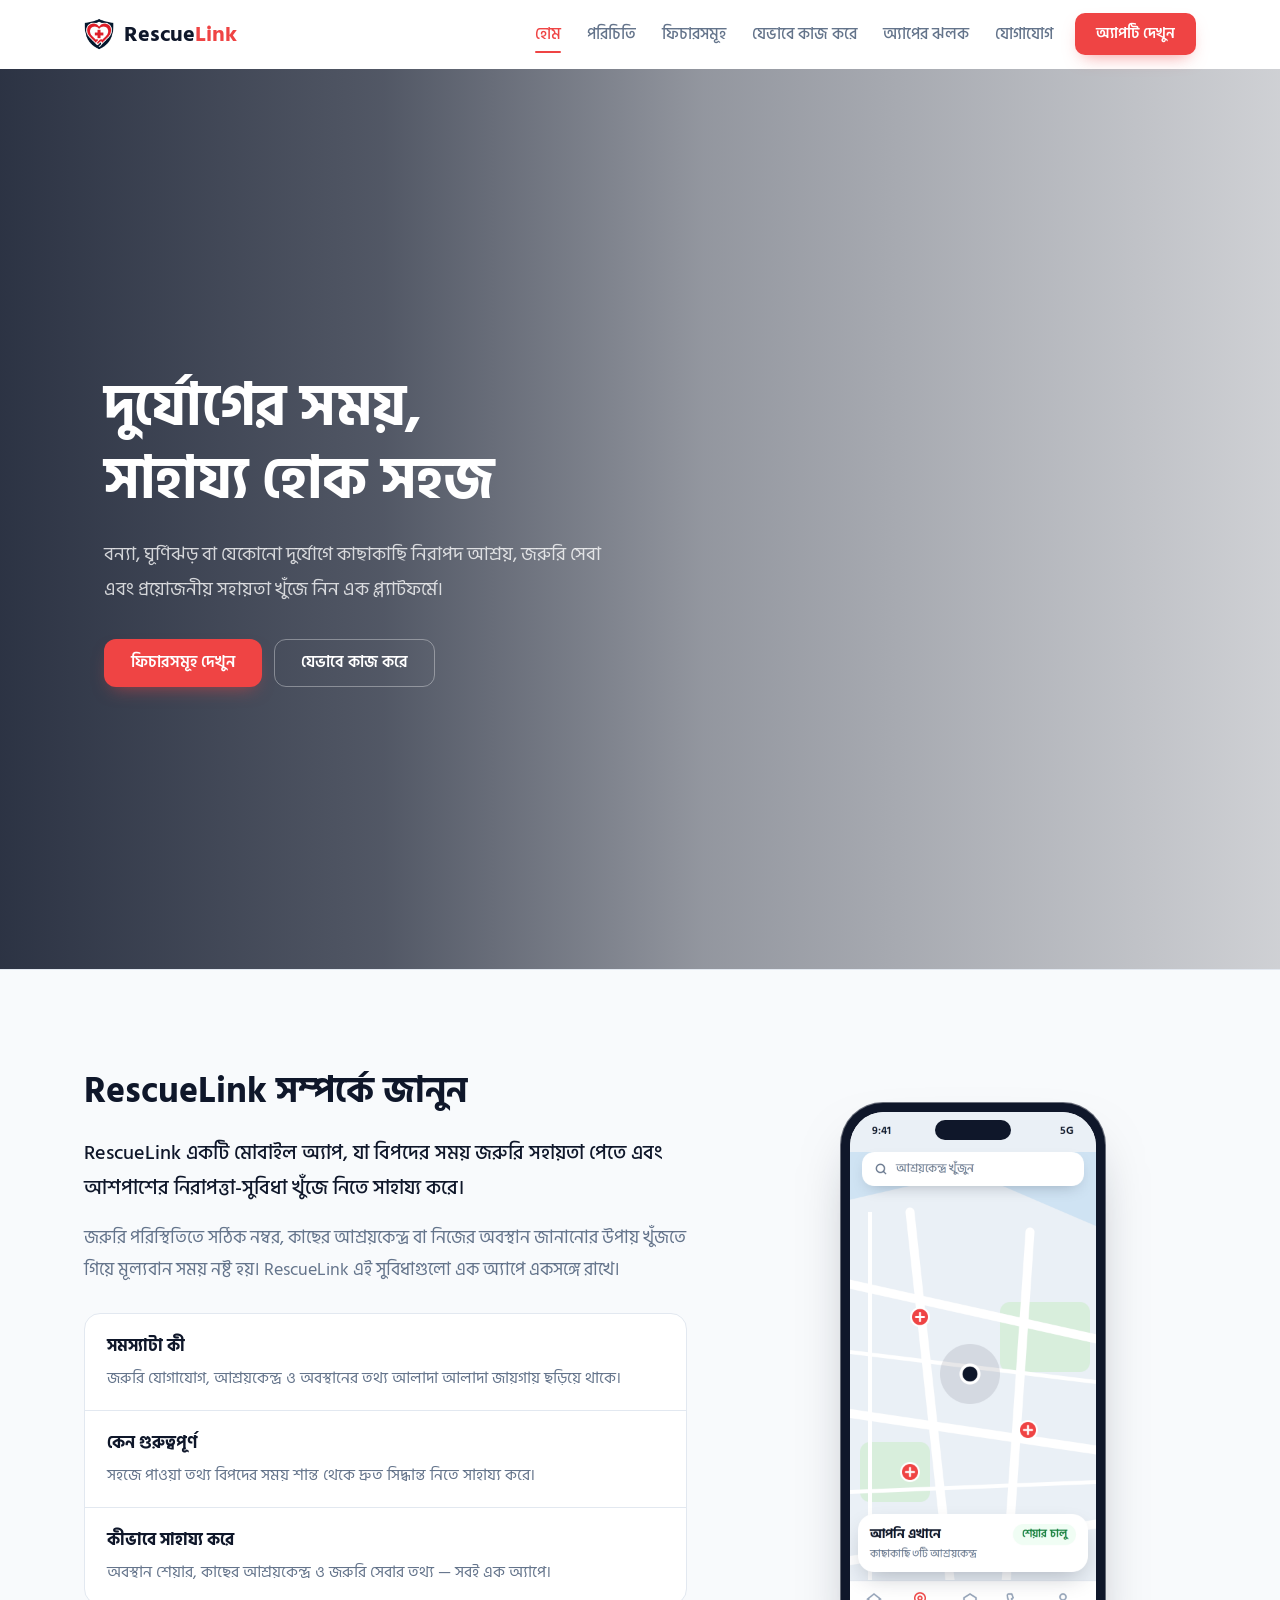
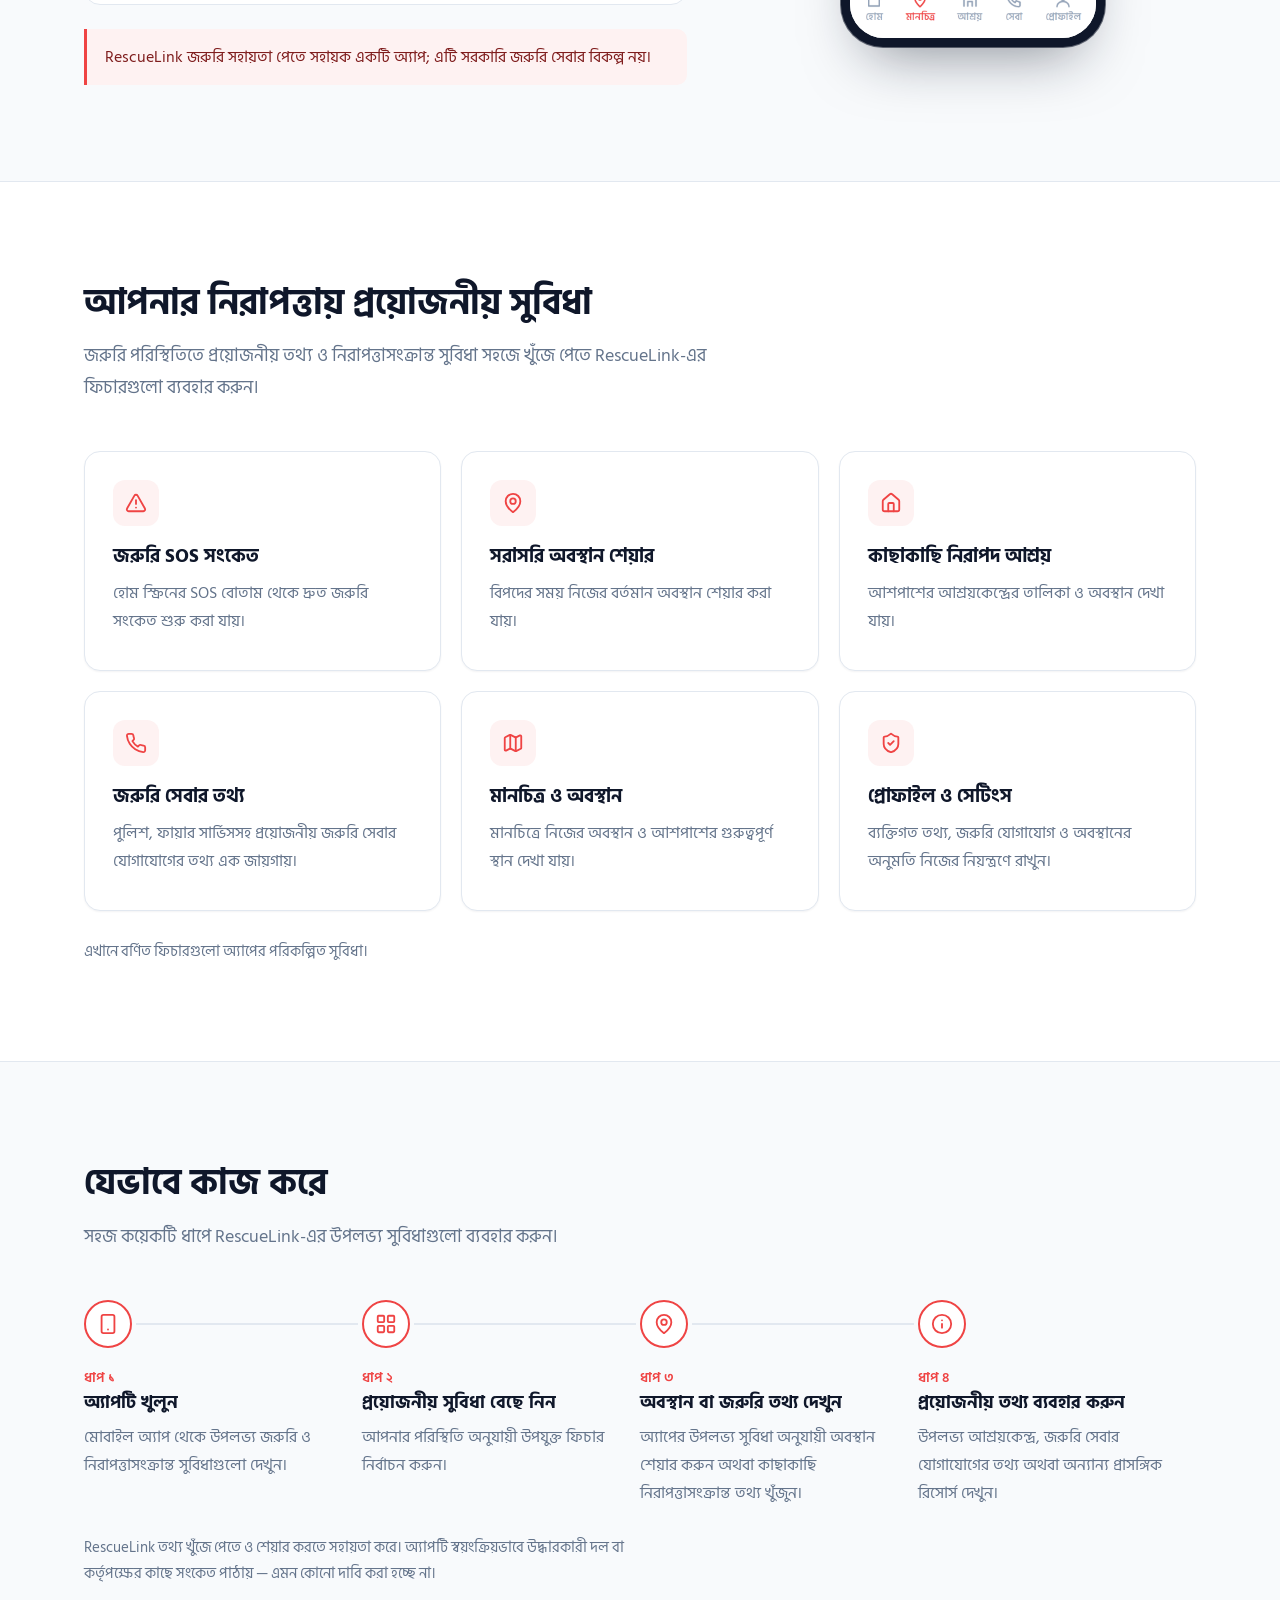
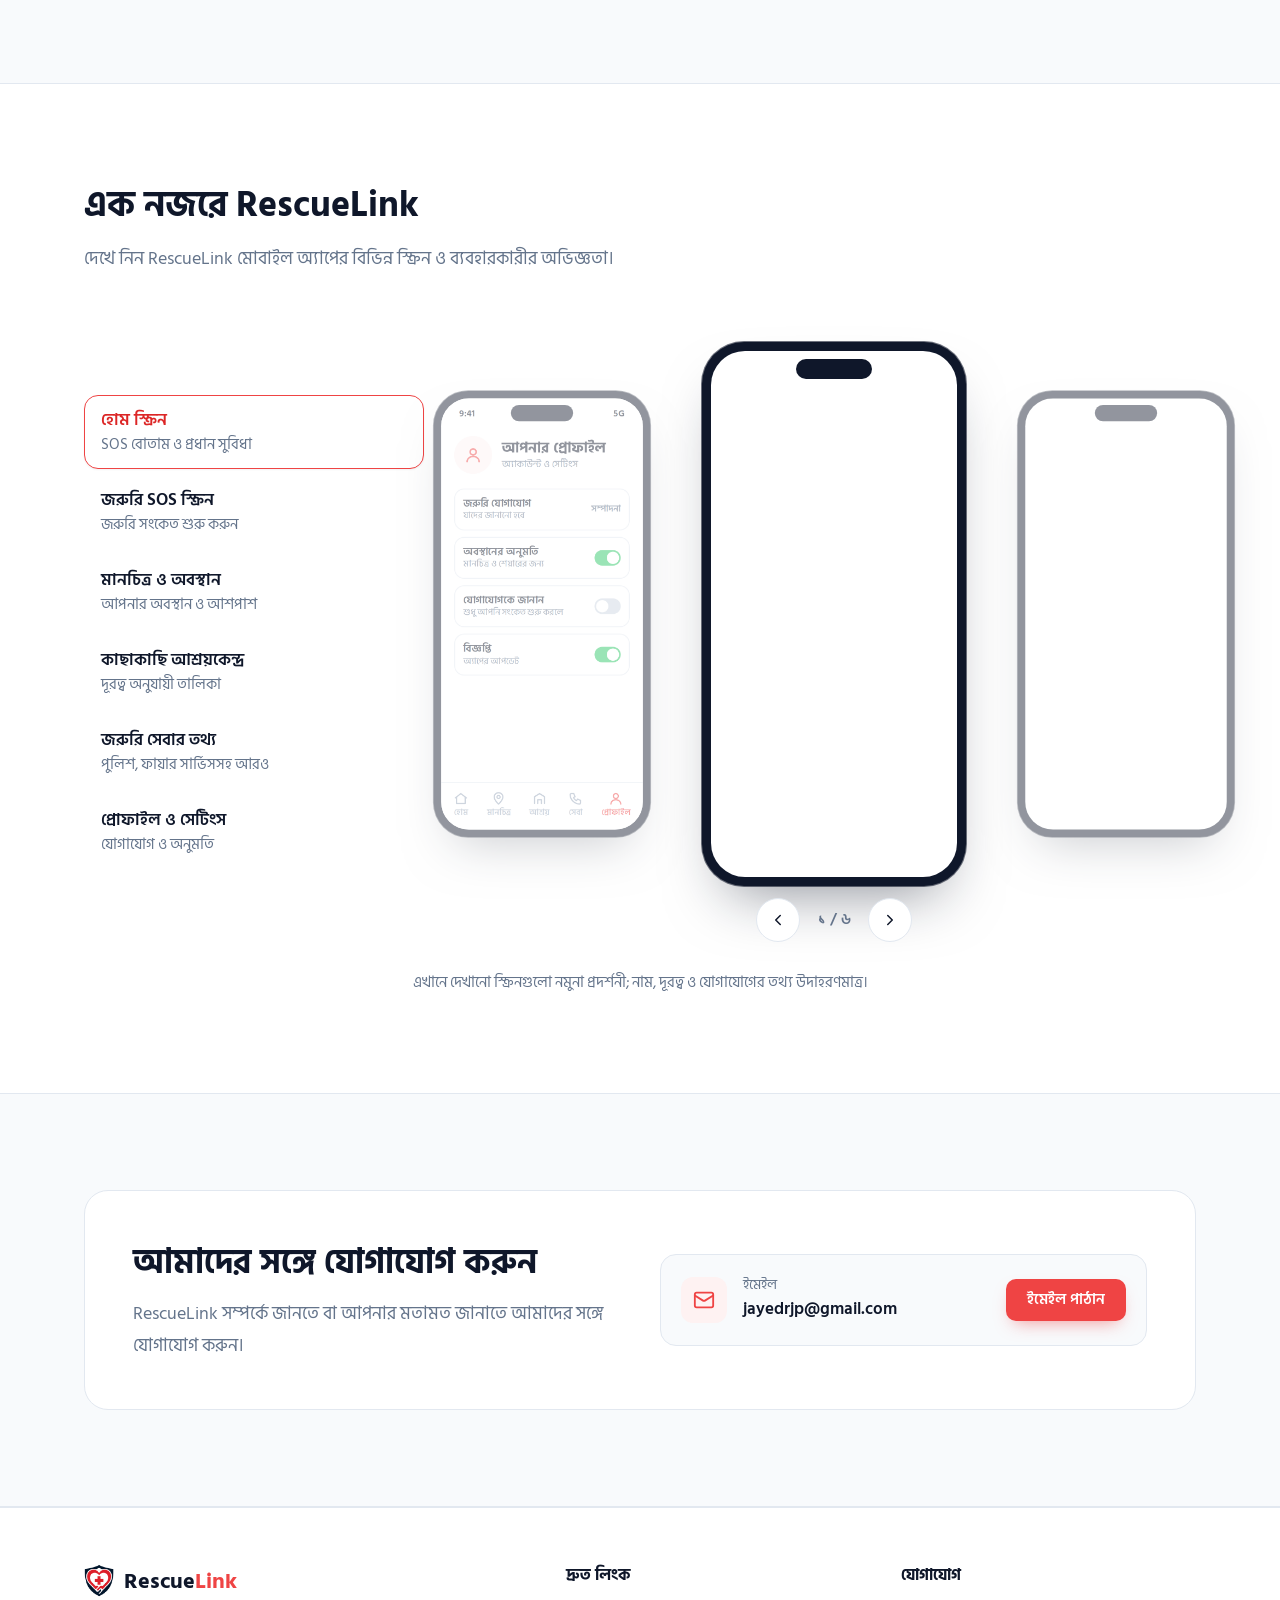
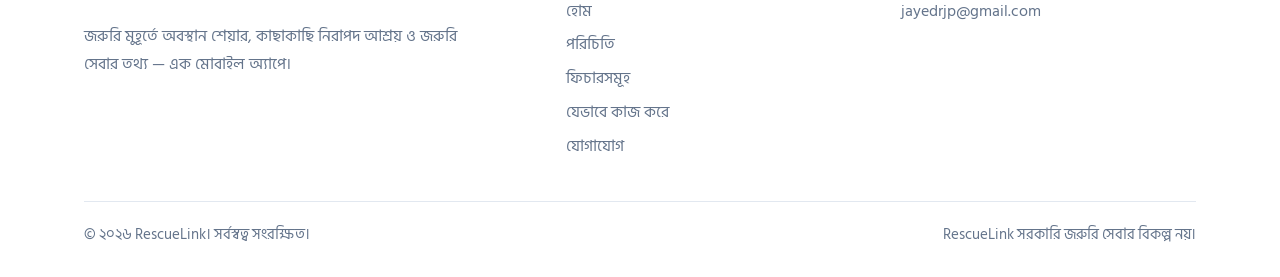
==== index.html @ 63f837c5 "Add files via upload" ====
<!DOCTYPE html>
<html lang="bn">
<head>
  <meta charset="UTF-8">
  <meta name="viewport" content="width=device-width, initial-scale=1, viewport-fit=cover">
  <title>RescueLink — জরুরি সহায়তা ও নিরাপত্তার মোবাইল অ্যাপ</title>
  <meta name="description" content="RescueLink একটি জরুরি সহায়তাভিত্তিক মোবাইল অ্যাপ। এর ফিচার, অবস্থানভিত্তিক সুবিধা এবং জরুরি সেবার তথ্য সম্পর্কে জানুন।">
  <meta name="theme-color" content="#EF4444">

  <meta property="og:type" content="website">
  <meta property="og:locale" content="bn_BD">
  <meta property="og:title" content="RescueLink — জরুরি সহায়তা ও নিরাপত্তার মোবাইল অ্যাপ">
  <meta property="og:description" content="জরুরি মুহূর্তে অবস্থান শেয়ার, কাছাকাছি নিরাপদ আশ্রয় ও জরুরি সেবার তথ্য — এক অ্যাপে।">
  <meta property="og:image" content="assets/images/logo-full.png">

  <link rel="icon" type="image/png" href="assets/images/favicon.png">
  <link rel="preconnect" href="https://fonts.googleapis.com">
  <link rel="preconnect" href="https://fonts.gstatic.com" crossorigin>
  <link href="https://fonts.googleapis.com/css2?family=Hind+Siliguri:wght@300;400;500;600;700&display=swap" rel="stylesheet">
  <link rel="stylesheet" href="style.css">
  <script src="script.js"></script>
</head>
<body>
  <a class="skip-link" href="#main">মূল বিষয়বস্তুতে যান</a>

  <!-- ===== নেভিগেশন ===== -->
  <header class="site-header" id="site-header">
    <div class="container header-inner">
      <a class="brand" href="#home" aria-label="RescueLink — হোমে যান">
        <img src="assets/images/logo.png" alt="" width="30" height="33">
        <span>Rescue<b>Link</b></span>
      </a>
      <button class="menu-toggle" id="menu-toggle" type="button" aria-label="মেনু খুলুন" aria-expanded="false" aria-controls="primary-nav">
        <span class="menu-bars" aria-hidden="true"></span>
      </button>
      <nav class="primary-nav" id="primary-nav" aria-label="প্রধান মেনু">
        <ul>
          <li><a class="nav-link" href="#home">হোম</a></li>
          <li><a class="nav-link" href="#about">পরিচিতি</a></li>
          <li><a class="nav-link" href="#features">ফিচারসমূহ</a></li>
          <li><a class="nav-link" href="#how">যেভাবে কাজ করে</a></li>
          <li><a class="nav-link" href="#preview">অ্যাপের ঝলক</a></li>
          <li><a class="nav-link" href="#contact">যোগাযোগ</a></li>
          <li><a class="btn btn-primary btn-sm" href="#preview">অ্যাপটি দেখুন</a></li>
        </ul>
      </nav>
    </div>
  </header>

  <main id="main">

    <!-- ===== হিরো ===== -->
    <section class="hero" id="home" aria-labelledby="hero-title">
      <video class="hero-video" autoplay muted loop playsinline preload="auto" aria-hidden="true">
        <source src="assets/video/hero-video.mp4" type="video/mp4">
      </video>
      <div class="hero-overlay"></div>
      <div class="container hero-content">
        <h1 id="hero-title" class="hero-in">দুর্যোগের সময়, <br>
সাহায্য হোক সহজ</h1>
        <p class="lead hero-in delay-1">বন্যা, ঘূর্ণিঝড় বা যেকোনো দুর্যোগে কাছাকাছি নিরাপদ আশ্রয়, জরুরি সেবা এবং প্রয়োজনীয় সহায়তা খুঁজে নিন এক প্ল্যাটফর্মে।</p>
        <div class="btn-row hero-in delay-2">
          <a class="btn btn-primary" href="#features">ফিচারসমূহ দেখুন</a>
          <a class="btn btn-ghost" href="#how">যেভাবে কাজ করে</a>
        </div>
        
      </div>
    </section>

    <!-- ===== পরিচিতি ===== -->
    <section class="section section-alt" id="about" aria-labelledby="about-title">
      <div class="container about-grid">
        <div class="about-copy">
          <h2 id="about-title" class="reveal">RescueLink সম্পর্কে জানুন</h2>
          <p class="about-lead reveal">RescueLink একটি মোবাইল অ্যাপ, যা বিপদের সময় জরুরি সহায়তা পেতে এবং আশপাশের নিরাপত্তা-সুবিধা খুঁজে নিতে সাহায্য করে।</p>
          <p class="reveal">জরুরি পরিস্থিতিতে সঠিক নম্বর, কাছের আশ্রয়কেন্দ্র বা নিজের অবস্থান জানানোর উপায় খুঁজতে গিয়ে মূল্যবান সময় নষ্ট হয়। RescueLink এই সুবিধাগুলো এক অ্যাপে একসঙ্গে রাখে।</p>

          <dl class="facts reveal">
            <div class="fact">
              <dt>সমস্যাটা কী</dt>
              <dd>জরুরি যোগাযোগ, আশ্রয়কেন্দ্র ও অবস্থানের তথ্য আলাদা আলাদা জায়গায় ছড়িয়ে থাকে।</dd>
            </div>
            <div class="fact">
              <dt>কেন গুরুত্বপূর্ণ</dt>
              <dd>সহজে পাওয়া তথ্য বিপদের সময় শান্ত থেকে দ্রুত সিদ্ধান্ত নিতে সাহায্য করে।</dd>
            </div>
            <div class="fact">
              <dt>কীভাবে সাহায্য করে</dt>
              <dd>অবস্থান শেয়ার, কাছের আশ্রয়কেন্দ্র ও জরুরি সেবার তথ্য — সবই এক অ্যাপে।</dd>
            </div>
          </dl>

          <p class="notice reveal">RescueLink জরুরি সহায়তা পেতে সহায়ক একটি অ্যাপ; এটি সরকারি জরুরি সেবার বিকল্প নয়।</p>
        </div>

        <div class="about-visual reveal reveal-scale">
          <div class="phone">
            <img src="assets/images/app-map.png" width="246" height="526" alt="RescueLink অ্যাপের মানচিত্র স্ক্রিন, যেখানে ব্যবহারকারীর অবস্থান ও কাছাকাছি আশ্রয়কেন্দ্র চিহ্নিত" loading="lazy" decoding="async">
          </div>
        </div>
      </div>
    </section>

    <!-- ===== ফিচারসমূহ ===== -->
    <section class="section" id="features" aria-labelledby="features-title">
      <div class="container">
        <div class="section-head">
          <h2 id="features-title" class="reveal">আপনার নিরাপত্তায় প্রয়োজনীয় সুবিধা</h2>
          <p class="reveal">জরুরি পরিস্থিতিতে প্রয়োজনীয় তথ্য ও নিরাপত্তাসংক্রান্ত সুবিধা সহজে খুঁজে পেতে RescueLink-এর ফিচারগুলো ব্যবহার করুন।</p>
        </div>

        <div class="feature-grid" data-stagger>
          <article class="feature-card reveal">
            <span class="feature-icon" aria-hidden="true"><svg viewBox="0 0 24 24"><path d="m21.73 18-8-14a2 2 0 0 0-3.48 0l-8 14A2 2 0 0 0 4 21h16a2 2 0 0 0 1.73-3"/><path d="M12 9v4"/><path d="M12 17h.01"/></svg></span>
            <h3>জরুরি SOS সংকেত</h3>
            <p>হোম স্ক্রিনের SOS বোতাম থেকে দ্রুত জরুরি সংকেত শুরু করা যায়।</p>
          </article>
          <article class="feature-card reveal">
            <span class="feature-icon" aria-hidden="true"><svg viewBox="0 0 24 24"><path d="M20 10c0 6-8 12-8 12s-8-6-8-12a8 8 0 0 1 16 0Z"/><circle cx="12" cy="10" r="3"/></svg></span>
            <h3>সরাসরি অবস্থান শেয়ার</h3>
            <p>বিপদের সময় নিজের বর্তমান অবস্থান শেয়ার করা যায়।</p>
          </article>
          <article class="feature-card reveal">
            <span class="feature-icon" aria-hidden="true"><svg viewBox="0 0 24 24"><path d="M15 21v-8a1 1 0 0 0-1-1h-4a1 1 0 0 0-1 1v8"/><path d="M3 10a2 2 0 0 1 .709-1.528l7-5.999a2 2 0 0 1 2.582 0l7 5.999A2 2 0 0 1 21 10v9a2 2 0 0 1-2 2H5a2 2 0 0 1-2-2z"/></svg></span>
            <h3>কাছাকাছি নিরাপদ আশ্রয়</h3>
            <p>আশপাশের আশ্রয়কেন্দ্রের তালিকা ও অবস্থান দেখা যায়।</p>
          </article>
          <article class="feature-card reveal">
            <span class="feature-icon" aria-hidden="true"><svg viewBox="0 0 24 24"><path d="M22 16.92v3a2 2 0 0 1-2.18 2 19.79 19.79 0 0 1-8.63-3.07 19.5 19.5 0 0 1-6-6 19.79 19.79 0 0 1-3.07-8.67A2 2 0 0 1 4.11 2h3a2 2 0 0 1 2 1.72 12.84 12.84 0 0 0 .7 2.81 2 2 0 0 1-.45 2.11L8.09 9.91a16 16 0 0 0 6 6l1.27-1.27a2 2 0 0 1 2.11-.45 12.84 12.84 0 0 0 2.81.7A2 2 0 0 1 22 16.92z"/></svg></span>
            <h3>জরুরি সেবার তথ্য</h3>
            <p>পুলিশ, ফায়ার সার্ভিসসহ প্রয়োজনীয় জরুরি সেবার যোগাযোগের তথ্য এক জায়গায়।</p>
          </article>
          <article class="feature-card reveal">
            <span class="feature-icon" aria-hidden="true"><svg viewBox="0 0 24 24"><path d="M14.106 5.553a2 2 0 0 0 1.788 0l3.659-1.83A1 1 0 0 1 21 4.619v12.764a1 1 0 0 1-.553.894l-4.553 2.277a2 2 0 0 1-1.788 0l-4.212-2.106a2 2 0 0 0-1.788 0l-3.659 1.83A1 1 0 0 1 3 19.381V6.618a1 1 0 0 1 .553-.894l4.553-2.277a2 2 0 0 1 1.788 0z"/><path d="M15 5.764v15"/><path d="M9 3.236v15"/></svg></span>
            <h3>মানচিত্র ও অবস্থান</h3>
            <p>মানচিত্রে নিজের অবস্থান ও আশপাশের গুরুত্বপূর্ণ স্থান দেখা যায়।</p>
          </article>
          <article class="feature-card reveal">
            <span class="feature-icon" aria-hidden="true"><svg viewBox="0 0 24 24"><path d="M20 13c0 5-3.5 7.5-7.66 8.95a1 1 0 0 1-.67-.01C7.5 20.5 4 18 4 13V6a1 1 0 0 1 1-1c2 0 4.5-1.2 6.24-2.72a1.17 1.17 0 0 1 1.52 0C14.51 3.81 17 5 19 5a1 1 0 0 1 1 1z"/><path d="m9 12 2 2 4-4"/></svg></span>
            <h3>প্রোফাইল ও সেটিংস</h3>
            <p>ব্যক্তিগত তথ্য, জরুরি যোগাযোগ ও অবস্থানের অনুমতি নিজের নিয়ন্ত্রণে রাখুন।</p>
          </article>
        </div>
        <p class="footnote reveal">এখানে বর্ণিত ফিচারগুলো অ্যাপের পরিকল্পিত সুবিধা।</p>
      </div>
    </section>

    <!-- ===== যেভাবে কাজ করে ===== -->
    <section class="section section-alt" id="how" aria-labelledby="how-title">
      <div class="container">
        <div class="section-head">
          <h2 id="how-title" class="reveal">যেভাবে কাজ করে</h2>
          <p class="reveal">সহজ কয়েকটি ধাপে RescueLink-এর উপলভ্য সুবিধাগুলো ব্যবহার করুন।</p>
        </div>

        <ol class="steps" data-stagger>
          <li class="step reveal">
            <span class="step-badge" aria-hidden="true"><svg viewBox="0 0 24 24"><rect width="14" height="20" x="5" y="2" rx="2" ry="2"/><path d="M12 18h.01"/></svg></span>
            <h3><span class="step-no">ধাপ ১</span>অ্যাপটি খুলুন</h3>
            <p>মোবাইল অ্যাপ থেকে উপলভ্য জরুরি ও নিরাপত্তাসংক্রান্ত সুবিধাগুলো দেখুন।</p>
          </li>
          <li class="step reveal">
            <span class="step-badge" aria-hidden="true"><svg viewBox="0 0 24 24"><rect width="7" height="7" x="3" y="3" rx="1"/><rect width="7" height="7" x="14" y="3" rx="1"/><rect width="7" height="7" x="14" y="14" rx="1"/><rect width="7" height="7" x="3" y="14" rx="1"/></svg></span>
            <h3><span class="step-no">ধাপ ২</span>প্রয়োজনীয় সুবিধা বেছে নিন</h3>
            <p>আপনার পরিস্থিতি অনুযায়ী উপযুক্ত ফিচার নির্বাচন করুন।</p>
          </li>
          <li class="step reveal">
            <span class="step-badge" aria-hidden="true"><svg viewBox="0 0 24 24"><path d="M20 10c0 6-8 12-8 12s-8-6-8-12a8 8 0 0 1 16 0Z"/><circle cx="12" cy="10" r="3"/></svg></span>
            <h3><span class="step-no">ধাপ ৩</span>অবস্থান বা জরুরি তথ্য দেখুন</h3>
            <p>অ্যাপের উপলভ্য সুবিধা অনুযায়ী অবস্থান শেয়ার করুন অথবা কাছাকাছি নিরাপত্তাসংক্রান্ত তথ্য খুঁজুন।</p>
          </li>
          <li class="step reveal">
            <span class="step-badge" aria-hidden="true"><svg viewBox="0 0 24 24"><circle cx="12" cy="12" r="10"/><path d="M12 16v-4"/><path d="M12 8h.01"/></svg></span>
            <h3><span class="step-no">ধাপ ৪</span>প্রয়োজনীয় তথ্য ব্যবহার করুন</h3>
            <p>উপলভ্য আশ্রয়কেন্দ্র, জরুরি সেবার যোগাযোগের তথ্য অথবা অন্যান্য প্রাসঙ্গিক রিসোর্স দেখুন।</p>
          </li>
        </ol>
        <p class="footnote reveal">RescueLink তথ্য খুঁজে পেতে ও শেয়ার করতে সহায়তা করে। অ্যাপটি স্বয়ংক্রিয়ভাবে উদ্ধারকারী দল বা কর্তৃপক্ষের কাছে সংকেত পাঠায় — এমন কোনো দাবি করা হচ্ছে না।</p>
      </div>
    </section>

    <!-- ===== অ্যাপের ঝলক ===== -->
    <section class="section" id="preview" aria-labelledby="preview-title">
      <div class="container">
        <div class="section-head">
          <h2 id="preview-title" class="reveal">এক নজরে RescueLink</h2>
          <p class="reveal">দেখে নিন RescueLink মোবাইল অ্যাপের বিভিন্ন স্ক্রিন ও ব্যবহারকারীর অভিজ্ঞতা।</p>
        </div>

        <div class="gallery reveal" id="gallery">
          <div class="gallery-tabs" role="tablist" aria-label="অ্যাপের স্ক্রিন" aria-orientation="vertical">
            <button type="button" role="tab" class="gallery-tab" data-src="assets/images/app-home.png" data-alt="হোম স্ক্রিন: SOS বোতাম, কাছাকাছি আশ্রয় ও জরুরি সেবার শর্টকাট">
              <b>হোম স্ক্রিন</b><span>SOS বোতাম ও প্রধান সুবিধা</span>
            </button>
            <button type="button" role="tab" class="gallery-tab" data-src="assets/images/app-sos.png" data-alt="জরুরি SOS স্ক্রিন: সংকেত শুরু করতে চেপে ধরার বোতাম">
              <b>জরুরি SOS স্ক্রিন</b><span>জরুরি সংকেত শুরু করুন</span>
            </button>
            <button type="button" role="tab" class="gallery-tab" data-src="assets/images/app-map.png" data-alt="মানচিত্র স্ক্রিন: নিজের অবস্থান ও আশপাশের আশ্রয়কেন্দ্র">
              <b>মানচিত্র ও অবস্থান</b><span>আপনার অবস্থান ও আশপাশ</span>
            </button>
            <button type="button" role="tab" class="gallery-tab" data-src="assets/images/app-shelters.png" data-alt="কাছাকাছি আশ্রয়কেন্দ্রের তালিকা, দূরত্ব অনুযায়ী সাজানো">
              <b>কাছাকাছি আশ্রয়কেন্দ্র</b><span>দূরত্ব অনুযায়ী তালিকা</span>
            </button>
            <button type="button" role="tab" class="gallery-tab" data-src="assets/images/app-services.png" data-alt="জরুরি সেবার তথ্য: পুলিশ, ফায়ার সার্ভিস, অ্যাম্বুলেন্স ও জাতীয় হেল্পলাইন">
              <b>জরুরি সেবার তথ্য</b><span>পুলিশ, ফায়ার সার্ভিসসহ আরও</span>
            </button>
            <button type="button" role="tab" class="gallery-tab" data-src="assets/images/app-profile.png" data-alt="প্রোফাইল ও সেটিংস: জরুরি যোগাযোগ ও অবস্থানের অনুমতি">
              <b>প্রোফাইল ও সেটিংস</b><span>যোগাযোগ ও অনুমতি</span>
            </button>
          </div>

          <div class="gallery-stage">
            <div class="phone phone-ghost" aria-hidden="true"><img id="gallery-prev" src="" width="246" height="526" alt="" decoding="async"></div>
            <div class="phone phone-current" role="tabpanel" aria-live="polite"><img id="gallery-current" src="assets/images/app-home.png" width="246" height="526" alt="হোম স্ক্রিন" decoding="async"></div>
            <div class="phone phone-ghost" aria-hidden="true"><img id="gallery-next" src="" width="246" height="526" alt="" decoding="async"></div>
            <div class="gallery-controls">
              <button type="button" id="gallery-prev-btn" aria-label="আগের স্ক্রিন"><svg viewBox="0 0 24 24" aria-hidden="true"><path d="m15 18-6-6 6-6"/></svg></button>
              <span class="gallery-count" id="gallery-count" aria-live="polite">১ / ৬</span>
              <button type="button" id="gallery-next-btn" aria-label="পরের স্ক্রিন"><svg viewBox="0 0 24 24" aria-hidden="true"><path d="m9 18 6-6-6-6"/></svg></button>
            </div>
          </div>
        </div>
        <p class="footnote center reveal">এখানে দেখানো স্ক্রিনগুলো নমুনা প্রদর্শনী; নাম, দূরত্ব ও যোগাযোগের তথ্য উদাহরণমাত্র।</p>
      </div>
    </section>

    <!-- ===== যোগাযোগ ===== -->
    <section class="section section-alt" id="contact" aria-labelledby="contact-title">
      <div class="container">
        <div class="contact-box reveal">
          <div>
            <h2 id="contact-title">আমাদের সঙ্গে যোগাযোগ করুন</h2>
            <p>RescueLink সম্পর্কে জানতে বা আপনার মতামত জানাতে আমাদের সঙ্গে যোগাযোগ করুন।</p>
          </div>
          <div class="contact-card">
            <span class="feature-icon" aria-hidden="true"><svg viewBox="0 0 24 24"><rect width="20" height="16" x="2" y="4" rx="2"/><path d="m22 7-8.97 5.7a1.94 1.94 0 0 1-2.06 0L2 7"/></svg></span>
            <div>
              <span class="contact-label">ইমেইল</span>
              <a class="contact-value" href="mailto:jayedrjp@gmail.com">jayedrjp@gmail.com</a>
            </div>
            <a class="btn btn-primary btn-sm" href="mailto:jayedrjp@gmail.com">ইমেইল পাঠান</a>
          </div>
        </div>
      </div>
    </section>
  </main>

  <!-- ===== ফুটার ===== -->
  <footer class="site-footer">
    <div class="container">
      <div class="footer-grid">
        <div>
          <a class="brand" href="#home" aria-label="RescueLink — হোমে যান">
            <img src="assets/images/logo.png" alt="" width="30" height="33" loading="lazy">
            <span>Rescue<b>Link</b></span>
          </a>
          <p class="footer-text">জরুরি মুহূর্তে অবস্থান শেয়ার, কাছাকাছি নিরাপদ আশ্রয় ও জরুরি সেবার তথ্য — এক মোবাইল অ্যাপে।</p>
        </div>
        <nav aria-label="ফুটার মেনু">
          <h3>দ্রুত লিংক</h3>
          <ul>
            <li><a href="#home">হোম</a></li>
            <li><a href="#about">পরিচিতি</a></li>
            <li><a href="#features">ফিচারসমূহ</a></li>
            <li><a href="#how">যেভাবে কাজ করে</a></li>
            <li><a href="#contact">যোগাযোগ</a></li>
          </ul>
        </nav>
        <div>
          <h3>যোগাযোগ</h3>
          <ul>
            <li><a href="mailto:jayedrjp@gmail.com">jayedrjp@gmail.com</a></li>
          </ul>
        </div>
      </div>
      <div class="footer-bottom">
        <span>© <span id="year">২০২৬</span> RescueLink। সর্বস্বত্ব সংরক্ষিত।</span>
        <span>RescueLink সরকারি জরুরি সেবার বিকল্প নয়।</span>
      </div>
    </div>
  </footer>
</body>
</html>
---- style.css ----
/* =========================================================
   RescueLink — স্টাইলশিট
   সূচি:
   1. ডিজাইন টোকেন ও ফন্ট      6. ফিচার কার্ড
   2. রিসেট ও সাধারণ নিয়ম      7. যেভাবে কাজ করে
   3. বাটন                      8. অ্যাপের ঝলক (গ্যালারি)
   4. নেভিগেশন                  9. যোগাযোগ ও ফুটার
   5. হিরো, পরিচিতি, ফোন মকআপ   10. অ্যানিমেশন ও রেসপনসিভ
   ========================================================= */

/* ---------- 1. ডিজাইন টোকেন ও ফন্ট ---------- */
:root {
  --red: #EF4444;
  --red-600: #DC2626;
  --red-50: #FEF2F2;
  --navy: #0F172A;
  --white: #FFFFFF;
  --bg: #F8FAFC;
  --line: #E2E8F0;
  --muted: #64748B;
  --green: #22C55E;

  --radius-sm: 10px;
  --radius-md: 16px;
  --radius-lg: 24px;
  --shadow-sm: 0 1px 2px rgba(15, 23, 42, .05);
  --shadow-md: 0 14px 32px -16px rgba(15, 23, 42, .25);
  --container: 1160px;
  --header-h: 68px;
  --ease: cubic-bezier(.2, .7, .2, 1);
  --t-fast: 220ms;
  --t-base: 320ms;

  font-family: 'Hind Siliguri', sans-serif;
}

html {
  scroll-behavior: smooth;
  scroll-padding-top: calc(var(--header-h) + 16px);
  -webkit-text-size-adjust: 100%;
}

body,
button,
input,
textarea,
select {
  font-family: 'Hind Siliguri', sans-serif;
}

/* ---------- 2. রিসেট ও সাধারণ নিয়ম ---------- */
*, *::before, *::after { box-sizing: border-box; }

body {
  margin: 0;
  background: var(--white);
  color: var(--navy);
  font-size: 17px;
  line-height: 1.75;
  overflow-x: hidden;
  padding-bottom: env(safe-area-inset-bottom, 0px);
}

img, svg { display: block; max-width: 100%; }
a { color: inherit; text-decoration: none; }
button { color: inherit; cursor: pointer; }
h1, h2, h3, p, dl, dd, ol, ul { margin: 0; padding: 0; }
ul, ol { list-style: none; }
h1, h2, h3 { line-height: 1.4; font-weight: 700; }

:focus-visible {
  outline: 3px solid var(--navy);
  outline-offset: 3px;
  border-radius: 6px;
}

.container { width: 100%; max-width: var(--container); margin: 0 auto; padding: 0 24px; }

.skip-link {
  position: absolute; left: -999px; top: 8px; z-index: 100;
  background: var(--navy); color: #fff; padding: 10px 16px; border-radius: 8px;
}
.skip-link:focus { left: 8px; }

.section { padding: 96px 0; }
.section-alt { background: var(--bg); border-block: 1px solid var(--line); }
.section-head { max-width: 640px; margin-bottom: 48px; }
.section-head h2 { font-size: clamp(27px, 3.4vw, 36px); }
.section-head p { margin-top: 12px; color: var(--muted); font-size: 18px; }
.footnote { margin-top: 28px; font-size: 15px; color: var(--muted); max-width: 72ch; }
.footnote.center { text-align: center; margin-inline: auto; }

.status-dot {
  display: inline-block; flex: none; width: 8px; height: 8px; border-radius: 50%;
  background: var(--green); box-shadow: 0 0 0 4px rgba(34, 197, 94, .18);
}

/* ---------- 3. বাটন ---------- */
.btn {
  display: inline-flex; align-items: center; justify-content: center;
  min-height: 48px; padding: 0 26px; border-radius: 12px; border: 1px solid transparent;
  font-size: 16px; font-weight: 600; line-height: 1.2;
  transition: background-color var(--t-fast) var(--ease), border-color var(--t-fast) var(--ease),
              box-shadow var(--t-fast) var(--ease), transform var(--t-fast) var(--ease);
}
.btn:hover { transform: translateY(-2px); }
.btn:active { transform: translateY(0); }
.btn-primary { background: var(--red); color: #fff; box-shadow: 0 8px 18px -8px rgba(239, 68, 68, .6); }
.btn-primary:hover { background: var(--red-600); box-shadow: 0 12px 22px -8px rgba(239, 68, 68, .6); }
.btn-ghost { background: #fff; border-color: var(--line); color: var(--navy); }
.btn-ghost:hover { border-color: var(--navy); }
.btn-sm { min-height: 42px; padding: 0 20px; font-size: 15px; border-radius: 10px; }
.btn-row { display: flex; flex-wrap: wrap; gap: 12px; }

/* ---------- 4. নেভিগেশন ---------- */
.site-header {
  position: sticky; top: 0; z-index: 50;
  padding-top: env(safe-area-inset-top, 0px);
  background: rgba(255, 255, 255, .94);
  border-bottom: 1px solid transparent;
  transition: border-color var(--t-base) var(--ease), box-shadow var(--t-base) var(--ease);
}
.site-header.is-scrolled { border-color: var(--line); box-shadow: 0 6px 20px -14px rgba(15, 23, 42, .35); }
.header-inner { display: flex; align-items: center; justify-content: space-between; height: var(--header-h); gap: 20px; }

.brand { display: inline-flex; align-items: center; gap: 10px; font-size: 22px; font-weight: 700; line-height: 1; }
.brand img { width: 30px; height: auto; }
.brand b { color: var(--red); font-weight: 700; }

.primary-nav ul { display: flex; align-items: center; gap: 2px; }
.nav-link {
  position: relative; display: block; padding: 8px 12px; border-radius: 8px;
  font-size: 16px; font-weight: 500; color: var(--muted);
  transition: color var(--t-fast) var(--ease), background-color var(--t-fast) var(--ease);
}
.nav-link::after {
  content: ""; position: absolute; left: 12px; right: 12px; bottom: 3px; height: 2px; border-radius: 2px;
  background: var(--red); transform: scaleX(0); transform-origin: left;
  transition: transform var(--t-base) var(--ease);
}
.nav-link:hover { color: var(--navy); }
.nav-link:hover::after, .nav-link.is-active::after { transform: scaleX(1); }
.nav-link.is-active { color: var(--red); }
.primary-nav .btn { margin-left: 8px; }

.menu-toggle {
  display: none; width: 44px; height: 44px; border: 1px solid var(--line); border-radius: 10px;
  background: #fff; align-items: center; justify-content: center;
  transition: border-color var(--t-fast) var(--ease);
}
.menu-toggle:hover { border-color: var(--navy); }
.menu-bars, .menu-bars::before, .menu-bars::after {
  display: block; width: 18px; height: 2px; border-radius: 2px; background: var(--navy); position: relative;
  transition: transform var(--t-base) var(--ease), background-color var(--t-fast) var(--ease);
}
.menu-bars::before, .menu-bars::after { content: ""; position: absolute; left: 0; }
.menu-bars::before { top: -6px; }
.menu-bars::after { top: 6px; }
.menu-toggle[aria-expanded="true"] .menu-bars { background: transparent; }
.menu-toggle[aria-expanded="true"] .menu-bars::before { transform: translateY(6px) rotate(45deg); }
.menu-toggle[aria-expanded="true"] .menu-bars::after { transform: translateY(-6px) rotate(-45deg); }

/* ---------- 5. হিরো, পরিচিতি, ফোন মকআপ ---------- */
.hero {
  position: relative; overflow: hidden;
  padding: 120px 0 100px;
  min-height: 100vh; display: flex; align-items: center;
}
.hero-video {
  position: absolute; inset: 0; width: 100%; height: 100%;
  object-fit: cover; z-index: 0;
}
.hero-overlay {
  position: absolute; inset: 0; z-index: 1;
  background: linear-gradient(to right,
    rgba(15, 23, 42, .88) 0%,
    rgba(15, 23, 42, .72) 30%,
    rgba(15, 23, 42, .45) 55%,
    rgba(15, 23, 42, .2) 100%);
}
.hero-content {
  position: relative; z-index: 2; max-width: 680px; margin-left: 80px;
}
.hero h1 { font-size: clamp(36px, 4.8vw, 58px); line-height: 1.25; max-width: 17ch; color: #fff; letter-spacing: -0.01em; }
.lead { margin-top: 22px; color: rgba(255, 255, 255, .78); font-size: 19px; max-width: 500px; line-height: 1.8; }
.hero .btn-row { margin-top: 32px; }
.hero .btn-ghost { background: transparent; border-color: rgba(255, 255, 255, .35); color: #fff; }
.hero .btn-ghost:hover { border-color: #fff; }
.hero-note { margin-top: 28px; display: flex; align-items: center; gap: 10px; font-size: 15px; color: rgba(255, 255, 255, .65); }

/* ফোন মকআপ */
.phone {
  position: relative; flex: none; width: 264px; height: 544px; padding: 9px;
  border-radius: 42px; background: var(--navy);
  box-shadow: 0 30px 60px -26px rgba(15, 23, 42, .5), 0 0 0 1px rgba(15, 23, 42, .6);
}
.phone::before {
  content: ""; position: absolute; top: 17px; left: 50%; transform: translateX(-50%);
  width: 76px; height: 20px; border-radius: 12px; background: var(--navy); z-index: 2;
}
.phone img { width: 100%; height: 100%; object-fit: contain; border-radius: 34px; background: #fff; }

/* পরিচিতি */
.about-grid { display: grid; grid-template-columns: 1.15fr .85fr; gap: 64px; align-items: center; }
.about-copy h2 { font-size: clamp(27px, 3.4vw, 36px); }
.about-copy > p { margin-top: 16px; color: var(--muted); font-size: 18px; }
.about-copy > .about-lead { margin-top: 20px; color: var(--navy); font-size: 20px; font-weight: 500; }
.facts { margin-top: 28px; border: 1px solid var(--line); border-radius: var(--radius-md); background: #fff; overflow: hidden; }
.fact { padding: 18px 22px; border-bottom: 1px solid var(--line); }
.fact:last-child { border-bottom: 0; }
.fact dt { font-weight: 700; font-size: 17px; }
.fact dd { margin-top: 2px; color: var(--muted); font-size: 16px; }
.notice {
  margin-top: 24px !important; padding: 14px 18px; border-left: 3px solid var(--red);
  background: var(--red-50); border-radius: 0 10px 10px 0; color: #7F1D1D !important; font-size: 16px !important;
}
.about-visual { display: flex; justify-content: center; }

/* ---------- 6. ফিচার কার্ড ---------- */
.feature-grid { display: grid; grid-template-columns: repeat(3, 1fr); gap: 20px; }
.feature-card {
  background: #fff; border: 1px solid var(--line); border-radius: var(--radius-md); padding: 28px;
  box-shadow: var(--shadow-sm); min-height: 220px;
  transition: transform var(--t-base) var(--ease), border-color var(--t-base) var(--ease), box-shadow var(--t-base) var(--ease);
}
.feature-card:hover { transform: translateY(-4px); border-color: #FCA5A5; box-shadow: var(--shadow-md); }
.feature-icon {
  display: flex; align-items: center; justify-content: center; width: 46px; height: 46px; margin-bottom: 18px;
  border-radius: 12px; background: var(--red-50); color: var(--red);
  transition: background-color var(--t-fast) var(--ease), color var(--t-fast) var(--ease);
}
.feature-card:hover .feature-icon { background: var(--red); color: #fff; }
.feature-icon svg, .step-badge svg, .gallery-controls svg {
  width: 22px; height: 22px; fill: none; stroke: currentColor; stroke-width: 2; stroke-linecap: round; stroke-linejoin: round;
}
.feature-card h3 { font-size: 19px; }
.feature-card p { margin-top: 8px; color: var(--muted); font-size: 16px; }

/* ---------- 7. যেভাবে কাজ করে ---------- */
.steps { display: grid; grid-template-columns: repeat(4, 1fr); counter-reset: step; }
.step { position: relative; padding-right: 28px; }
.step-badge {
  position: relative; z-index: 1; display: flex; align-items: center; justify-content: center;
  width: 48px; height: 48px; margin-bottom: 20px; border-radius: 50%;
  background: #fff; border: 2px solid var(--red); color: var(--red);
}
.step::after { content: ""; position: absolute; top: 23px; left: 52px; right: 4px; height: 2px; background: var(--line); }
.step:last-child::after { display: none; }
.step h3 { font-size: 18px; }
.step-no { display: block; margin-bottom: 2px; font-size: 14px; font-weight: 600; color: var(--red); }
.step p { margin-top: 8px; color: var(--muted); font-size: 16px; }

/* ---------- 8. অ্যাপের ঝলক (গ্যালারি) ---------- */
.gallery { display: grid; grid-template-columns: 340px 1fr; gap: 48px; align-items: center; }
.gallery > * { min-width: 0; }
.gallery-tabs { display: flex; flex-direction: column; gap: 6px; }
.gallery-tab {
  text-align: left; padding: 12px 16px; border: 1px solid transparent; border-radius: 14px; background: transparent;
  transition: background-color var(--t-fast) var(--ease), border-color var(--t-fast) var(--ease);
}
.gallery-tab:hover { background: #fff; border-color: var(--line); }
.gallery-tab[aria-selected="true"] { background: #fff; border-color: var(--red); box-shadow: var(--shadow-sm); }
.gallery-tab b { display: block; font-size: 17px; font-weight: 600; line-height: 1.5; }
.gallery-tab span { display: block; font-size: 15px; color: var(--muted); line-height: 1.5; }
.gallery-tab[aria-selected="true"] b { color: var(--red-600); }

.gallery-stage { position: relative; display: flex; align-items: center; justify-content: center; gap: 28px; min-height: 620px; padding-bottom: 36px; }
.phone-ghost { opacity: .45; transform: scale(.82); pointer-events: none; transition: opacity var(--t-base) var(--ease); }
.phone-current img { transition: opacity var(--t-base) var(--ease); }
.phone-current.is-changing img { opacity: 0; }
.gallery-controls { position: absolute; left: 50%; bottom: 0; transform: translateX(-50%); display: flex; align-items: center; gap: 10px; }
.gallery-controls button {
  display: flex; align-items: center; justify-content: center; width: 44px; height: 44px;
  border: 1px solid var(--line); border-radius: 50%; background: #fff;
  transition: border-color var(--t-fast) var(--ease), color var(--t-fast) var(--ease);
}
.gallery-controls button:hover { border-color: var(--red); color: var(--red); }
.gallery-controls svg { width: 18px; height: 18px; }
.gallery-count { min-width: 48px; text-align: center; font-size: 15px; font-weight: 600; color: var(--muted); }

/* ---------- 9. যোগাযোগ ও ফুটার ---------- */
.contact-box {
  display: grid; grid-template-columns: 1fr 1fr; gap: 40px; align-items: center;
  background: #fff; border: 1px solid var(--line); border-radius: var(--radius-lg); padding: 48px;
}
.contact-box h2 { font-size: clamp(26px, 3.2vw, 34px); }
.contact-box p { margin-top: 12px; color: var(--muted); font-size: 18px; }
.contact-card {
  display: flex; align-items: center; gap: 16px; flex-wrap: wrap;
  border: 1px solid var(--line); border-radius: var(--radius-md); padding: 20px; background: var(--bg);
}
.contact-card .feature-icon { margin: 0; flex: none; }
.contact-card > div { min-width: 0; flex: 1 1 160px; }
.contact-label { display: block; font-size: 14px; color: var(--muted); line-height: 1.4; }
.contact-value { display: block; font-weight: 600; word-break: break-all; transition: color var(--t-fast) var(--ease); }
.contact-value:hover { color: var(--red); }

.site-footer { padding: 56px 0 28px; border-top: 1px solid var(--line); background: #fff; }
.footer-grid { display: grid; grid-template-columns: 1.5fr 1fr 1fr; gap: 40px; }
.footer-text { margin-top: 14px; max-width: 42ch; color: var(--muted); font-size: 16px; }
.footer-grid h3 { font-size: 16px; margin-bottom: 10px; }
.footer-grid li + li { margin-top: 4px; }
.footer-grid li a { font-size: 16px; color: var(--muted); transition: color var(--t-fast) var(--ease); word-break: break-all; }
.footer-grid li a:hover { color: var(--red); }
.footer-bottom {
  display: flex; justify-content: space-between; flex-wrap: wrap; gap: 8px; margin-top: 40px; padding-top: 20px;
  border-top: 1px solid var(--line); font-size: 15px; color: var(--muted);
}

/* ---------- 10. অ্যানিমেশন ---------- */
/* হিরো: পেজ লোডে একবার */
@keyframes fade-up { from { opacity: 0; transform: translateY(18px); } to { opacity: 1; transform: none; } }
.hero-in { animation: fade-up .7s var(--ease) both; }
.delay-1 { animation-delay: .08s; }
.delay-2 { animation-delay: .16s; }
.delay-3 { animation-delay: .24s; }
.delay-4 { animation-delay: .2s; }

/* স্ক্রল রিভিল: শুধু JavaScript চালু থাকলেই লুকানো থাকে */
.js .reveal {
  opacity: 0; transform: translateY(18px);
  transition: opacity .6s var(--ease), transform .6s var(--ease);
  transition-delay: var(--stagger, 0ms);
}
.js .reveal.reveal-scale { transform: scale(.96); }
.js .reveal.is-visible { opacity: 1; transform: none; }
/* ফিচার কার্ডের হোভার ট্রানজিশন রিভিলের পরেও কাজ করবে */
.js .feature-card.reveal.is-visible {
  transition: transform var(--t-base) var(--ease), border-color var(--t-base) var(--ease), box-shadow var(--t-base) var(--ease), opacity .6s var(--ease);
}

/* ---------- রেসপনসিভ ---------- */
@media (max-width: 1020px) {
  .about-grid, .contact-box { grid-template-columns: 1fr; }
  .about-visual { order: -1; }
  .gallery { grid-template-columns: 1fr; gap: 28px; }
  .gallery-tabs { flex-direction: row; overflow-x: auto; padding-bottom: 6px; scroll-snap-type: x proximity; }
  .gallery-tab { flex: none; width: 210px; background: #fff; border-color: var(--line); scroll-snap-align: start; }
  .gallery-tab span { display: none; }
  .feature-grid { grid-template-columns: repeat(2, 1fr); }
  .steps { grid-template-columns: 1fr 1fr; row-gap: 36px; }
  .step:nth-child(2)::after { display: none; }
  .footer-grid { grid-template-columns: 1fr 1fr; }
  .footer-grid > :first-child { grid-column: 1 / -1; }
  .contact-box { padding: 36px; }
}

@media (max-width: 760px) {
  .section { padding: 68px 0; }
  .menu-toggle { display: flex; }
  .primary-nav {
    position: absolute; top: 100%; left: 0; right: 0; background: #fff; border-bottom: 1px solid var(--line);
    box-shadow: 0 24px 30px -22px rgba(15, 23, 42, .35); padding: 8px 24px 20px;
    opacity: 0; visibility: hidden; transform: translateY(-8px);
    transition: opacity var(--t-base) var(--ease), transform var(--t-base) var(--ease), visibility 0s linear var(--t-base);
  }
  .primary-nav.is-open { opacity: 1; visibility: visible; transform: none; transition-delay: 0s; }
  .primary-nav ul { flex-direction: column; align-items: stretch; gap: 2px; }
  .nav-link { padding: 13px 12px; font-size: 17px; }
  .nav-link::after { display: none; }
  .nav-link.is-active { background: var(--red-50); }
  .primary-nav .btn { margin: 10px 0 0; width: 100%; }

  .hero { padding: 100px 0 80px; min-height: 0; }
  .gallery-stage { min-height: 600px; }

  .feature-grid { grid-template-columns: 1fr; }
  .feature-card { min-height: 0; }
  .steps { grid-template-columns: 1fr; row-gap: 0; }
  .step { padding: 0 0 32px 68px; }
  .step:last-child { padding-bottom: 0; }
  .step-badge { position: absolute; left: 0; top: 0; margin: 0; }
  .step::after, .step:nth-child(2)::after { display: block; top: 52px; bottom: 4px; left: 23px; right: auto; width: 2px; height: auto; }
  .step:last-child::after { display: none; }
  .contact-box { padding: 28px 22px; border-radius: 20px; }
  .footer-grid { grid-template-columns: 1fr; }
}

@media (prefers-reduced-motion: reduce) {
  html { scroll-behavior: auto; }
  *, *::before, *::after { animation: none !important; transition-duration: .01ms !important; transition-delay: 0s !important; }
  .js .reveal { opacity: 1; transform: none; }
}
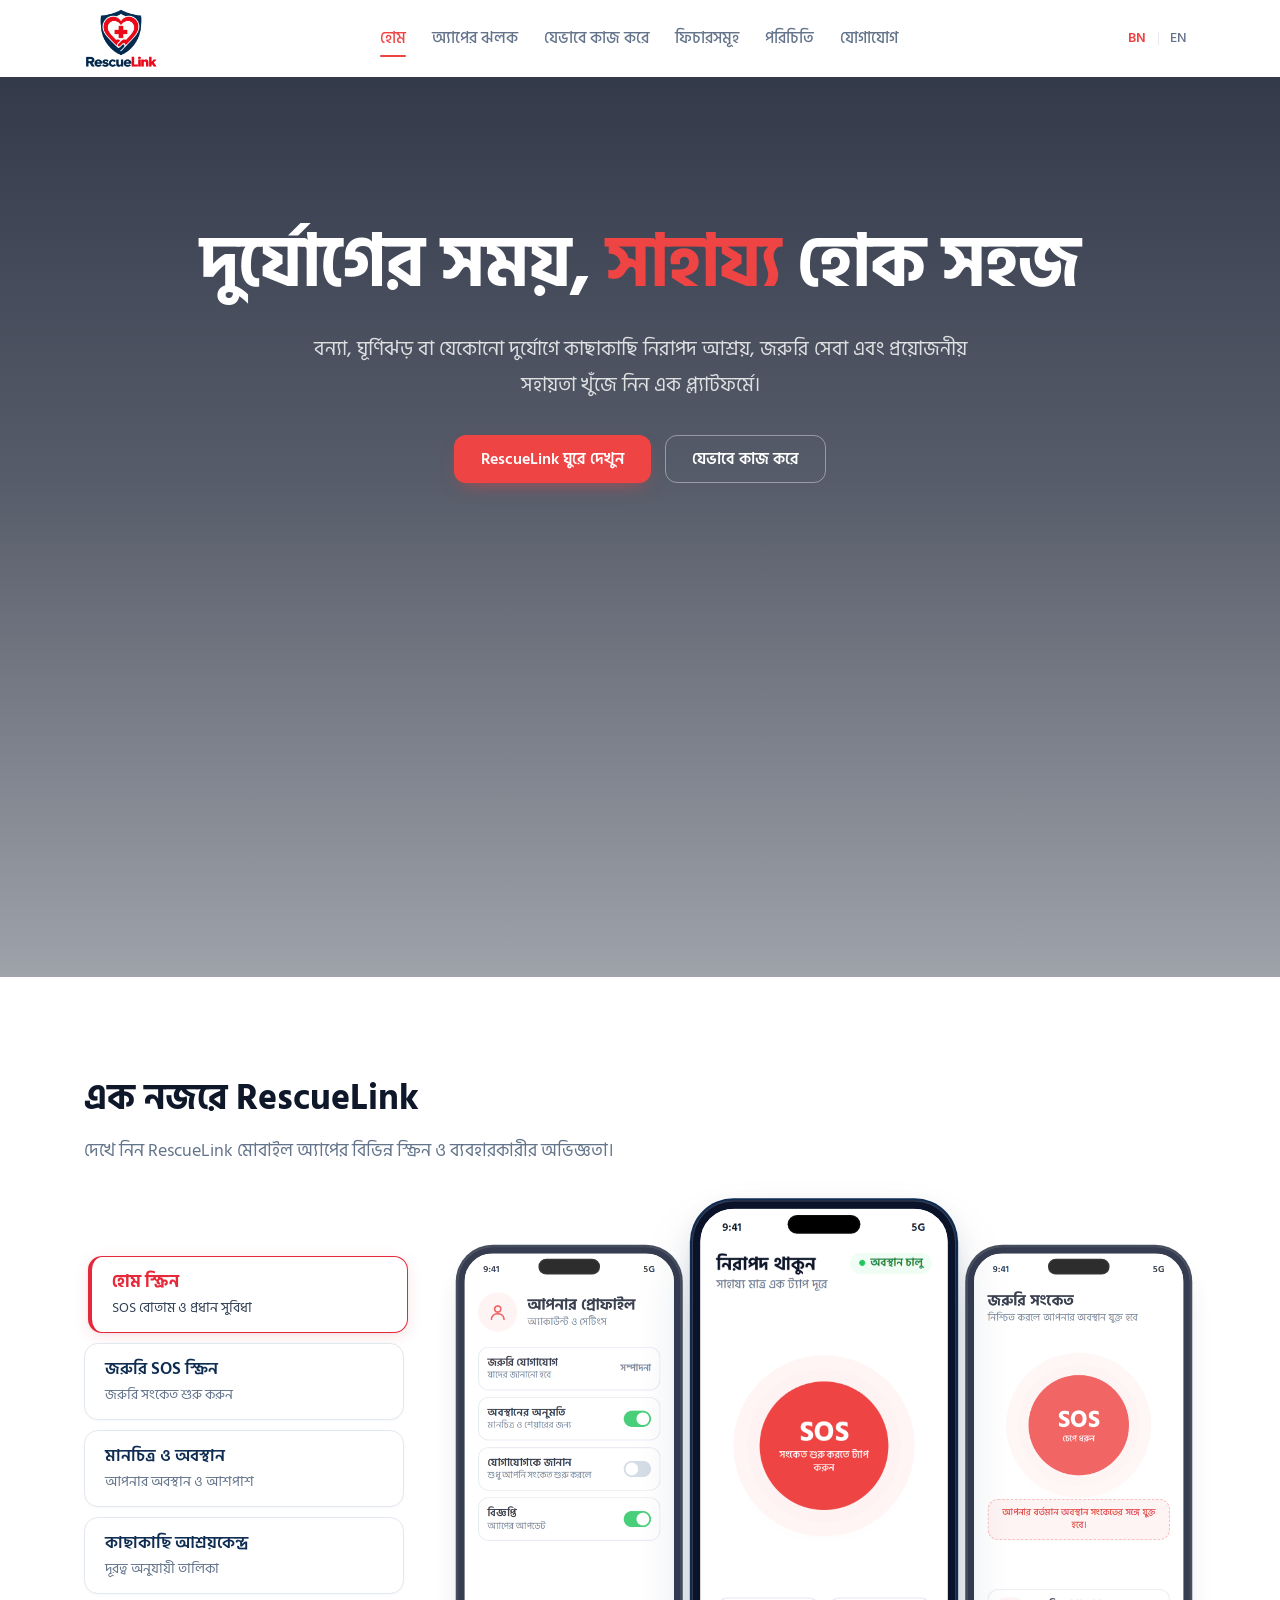
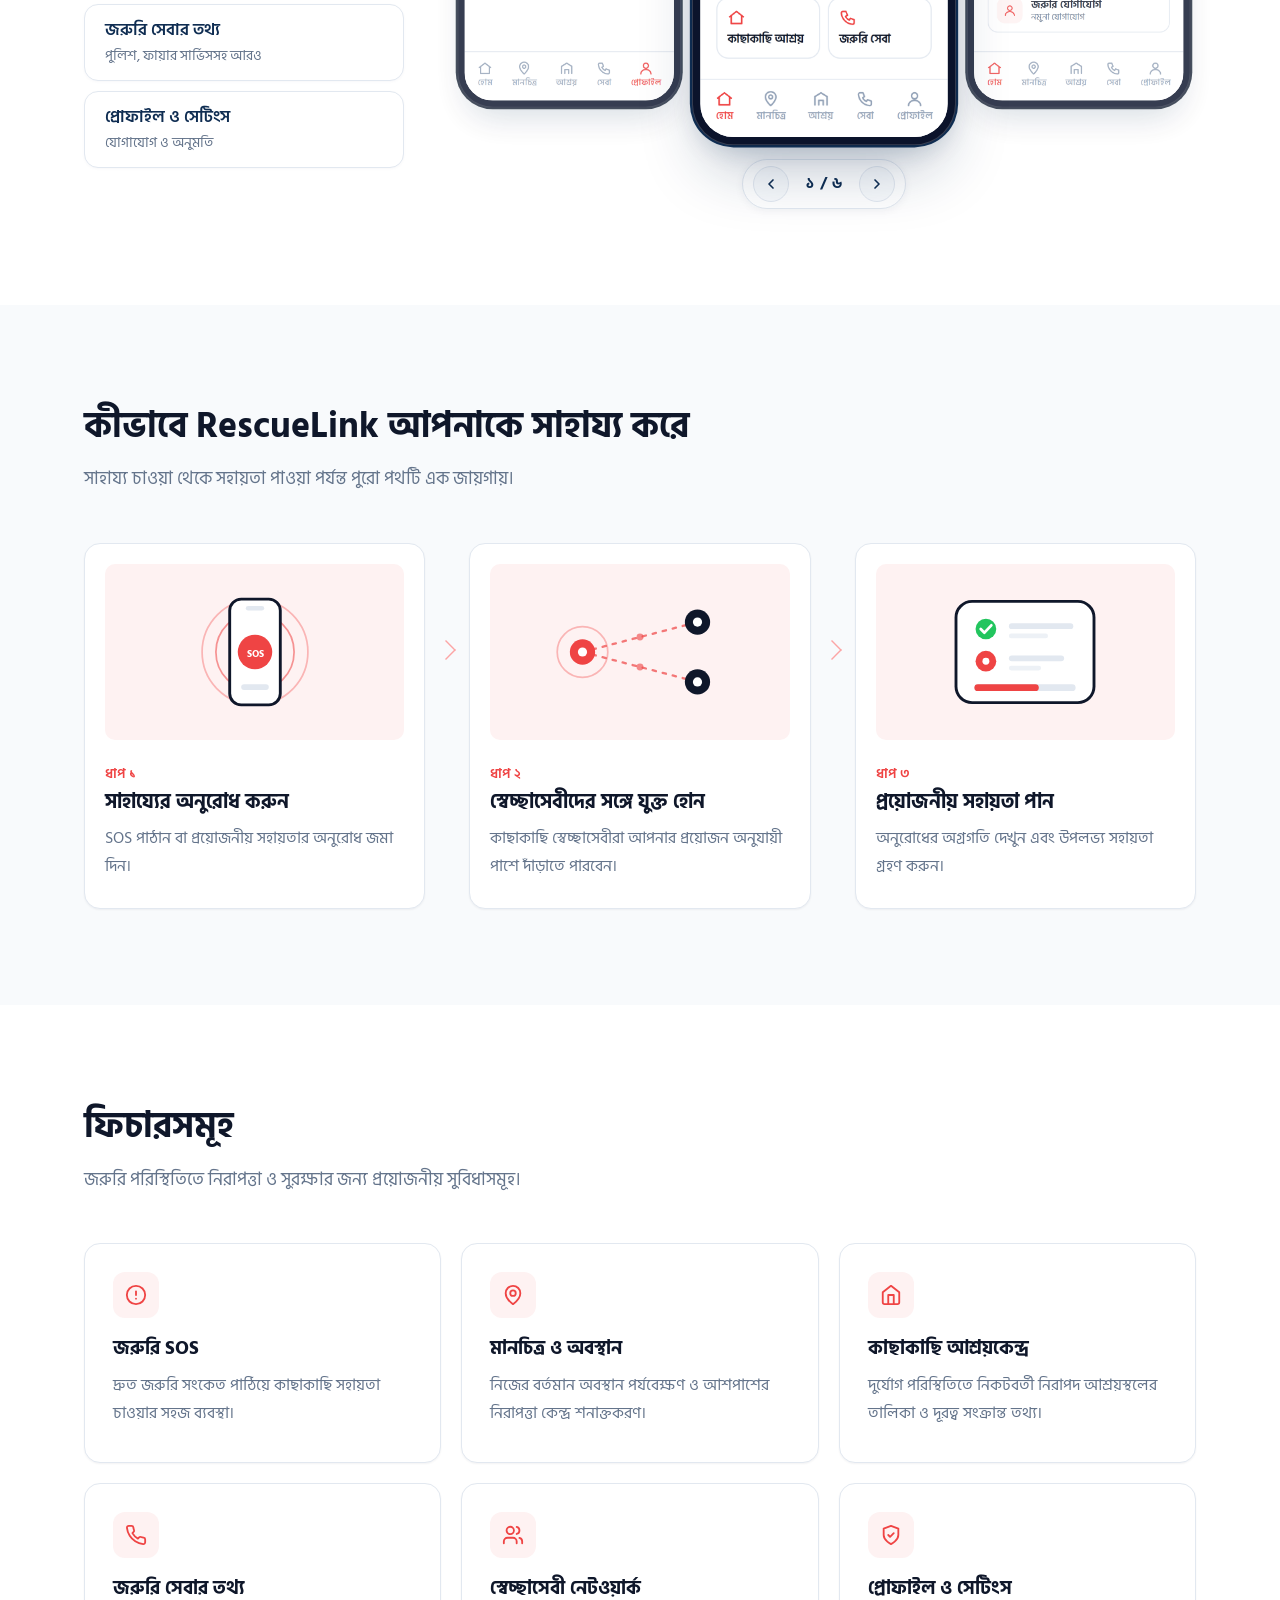
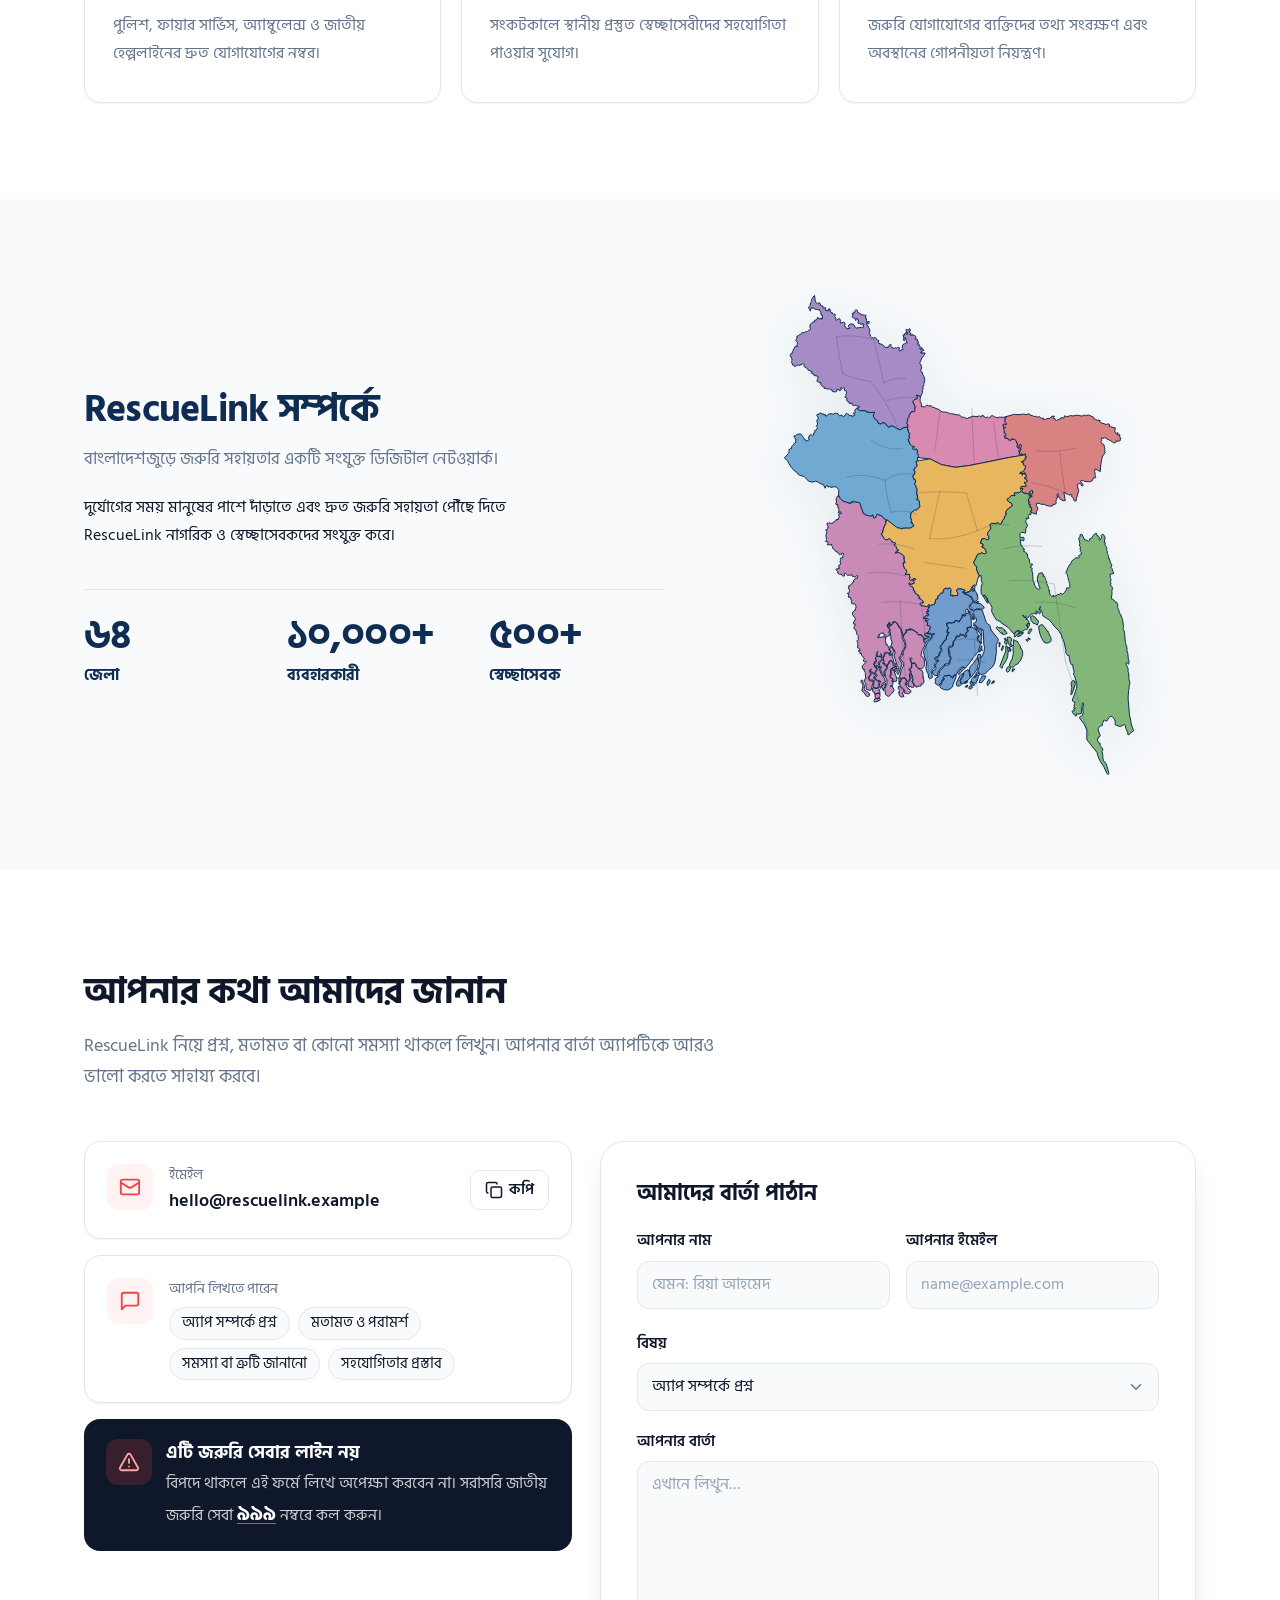
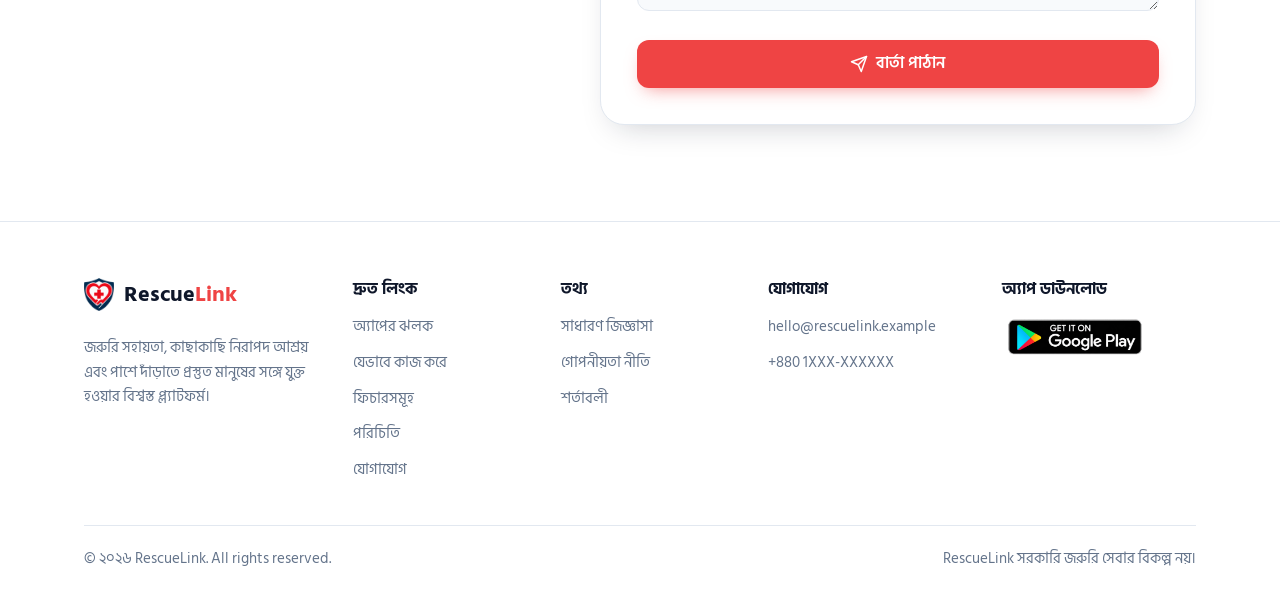
==== commit 5a57d51e: "Update RescueLink website: separate information pages (FAQs, Privacy Policy, Terms & Conditions), bi" ====
--- a/index.html
+++ b/index.html
@@ -27,8 +27,7 @@
   <header class="site-header" id="site-header">
     <div class="container header-inner">
       <a class="brand" href="#home" aria-label="RescueLink — হোমে যান">
-        <img src="assets/images/logo.png" alt="" width="30" height="33">
-        <span>Rescue<b>Link</b></span>
+        <img src="assets/images/logo-full.png" alt="RescueLink" width="74" height="60">
       </a>
       <button class="menu-toggle" id="menu-toggle" type="button" aria-label="মেনু খুলুন" aria-expanded="false" aria-controls="primary-nav">
         <span class="menu-bars" aria-hidden="true"></span>
@@ -36,12 +35,18 @@
       <nav class="primary-nav" id="primary-nav" aria-label="প্রধান মেনু">
         <ul>
           <li><a class="nav-link" href="#home">হোম</a></li>
+          <li><a class="nav-link" href="#app-preview">অ্যাপের ঝলক</a></li>
+          <li><a class="nav-link" href="#how-it-works">যেভাবে কাজ করে</a></li>
+          <li><a class="nav-link" href="#features">ফিচারসমূহ</a></li>
           <li><a class="nav-link" href="#about">পরিচিতি</a></li>
-          <li><a class="nav-link" href="#features">ফিচারসমূহ</a></li>
-          <li><a class="nav-link" href="#how">যেভাবে কাজ করে</a></li>
-          <li><a class="nav-link" href="#preview">অ্যাপের ঝলক</a></li>
           <li><a class="nav-link" href="#contact">যোগাযোগ</a></li>
-          <li><a class="btn btn-primary btn-sm" href="#preview">অ্যাপটি দেখুন</a></li>
+          <li class="lang-item">
+            <div class="lang-toggle" role="group" aria-label="ভাষা বাছাই করুন" data-no-i18n-text>
+              <button type="button" class="lang-btn is-active" data-lang="bn" lang="bn" aria-pressed="true">BN</button>
+              <span class="lang-sep" aria-hidden="true">|</span>
+              <button type="button" class="lang-btn" data-lang="en" lang="en" aria-pressed="false">EN</button>
+            </div>
+          </li>
         </ul>
       </nav>
     </div>
@@ -49,141 +54,29 @@
 
   <main id="main">
 
-    <!-- ===== হিরো ===== -->
+    <!-- ===== ১. হিরো (Hero) ===== -->
     <section class="hero" id="home" aria-labelledby="hero-title">
       <video class="hero-video" autoplay muted loop playsinline preload="auto" aria-hidden="true">
         <source src="assets/video/hero-video.mp4" type="video/mp4">
       </video>
       <div class="hero-overlay"></div>
       <div class="container hero-content">
-        <h1 id="hero-title" class="hero-in">দুর্যোগের সময়, <br>
-সাহায্য হোক সহজ</h1>
+        <h1 id="hero-title" class="hero-in">
+          দুর্যোগের সময়, <span style="color: var(--red, red);">সাহায্য</span> হোক সহজ
+        </h1>
         <p class="lead hero-in delay-1">বন্যা, ঘূর্ণিঝড় বা যেকোনো দুর্যোগে কাছাকাছি নিরাপদ আশ্রয়, জরুরি সেবা এবং প্রয়োজনীয় সহায়তা খুঁজে নিন এক প্ল্যাটফর্মে।</p>
         <div class="btn-row hero-in delay-2">
-          <a class="btn btn-primary" href="#features">ফিচারসমূহ দেখুন</a>
-          <a class="btn btn-ghost" href="#how">যেভাবে কাজ করে</a>
-        </div>
-        
-      </div>
-    </section>
-
-    <!-- ===== পরিচিতি ===== -->
-    <section class="section section-alt" id="about" aria-labelledby="about-title">
-      <div class="container about-grid">
-        <div class="about-copy">
-          <h2 id="about-title" class="reveal">RescueLink সম্পর্কে জানুন</h2>
-          <p class="about-lead reveal">RescueLink একটি মোবাইল অ্যাপ, যা বিপদের সময় জরুরি সহায়তা পেতে এবং আশপাশের নিরাপত্তা-সুবিধা খুঁজে নিতে সাহায্য করে।</p>
-          <p class="reveal">জরুরি পরিস্থিতিতে সঠিক নম্বর, কাছের আশ্রয়কেন্দ্র বা নিজের অবস্থান জানানোর উপায় খুঁজতে গিয়ে মূল্যবান সময় নষ্ট হয়। RescueLink এই সুবিধাগুলো এক অ্যাপে একসঙ্গে রাখে।</p>
-
-          <dl class="facts reveal">
-            <div class="fact">
-              <dt>সমস্যাটা কী</dt>
-              <dd>জরুরি যোগাযোগ, আশ্রয়কেন্দ্র ও অবস্থানের তথ্য আলাদা আলাদা জায়গায় ছড়িয়ে থাকে।</dd>
-            </div>
-            <div class="fact">
-              <dt>কেন গুরুত্বপূর্ণ</dt>
-              <dd>সহজে পাওয়া তথ্য বিপদের সময় শান্ত থেকে দ্রুত সিদ্ধান্ত নিতে সাহায্য করে।</dd>
-            </div>
-            <div class="fact">
-              <dt>কীভাবে সাহায্য করে</dt>
-              <dd>অবস্থান শেয়ার, কাছের আশ্রয়কেন্দ্র ও জরুরি সেবার তথ্য — সবই এক অ্যাপে।</dd>
-            </div>
-          </dl>
-
-          <p class="notice reveal">RescueLink জরুরি সহায়তা পেতে সহায়ক একটি অ্যাপ; এটি সরকারি জরুরি সেবার বিকল্প নয়।</p>
-        </div>
-
-        <div class="about-visual reveal reveal-scale">
-          <div class="phone">
-            <img src="assets/images/app-map.png" width="246" height="526" alt="RescueLink অ্যাপের মানচিত্র স্ক্রিন, যেখানে ব্যবহারকারীর অবস্থান ও কাছাকাছি আশ্রয়কেন্দ্র চিহ্নিত" loading="lazy" decoding="async">
-          </div>
-        </div>
-      </div>
-    </section>
-
-    <!-- ===== ফিচারসমূহ ===== -->
-    <section class="section" id="features" aria-labelledby="features-title">
+          <a class="btn btn-primary" href="#app-preview">RescueLink ঘুরে দেখুন</a>
+          <a class="btn btn-ghost" href="#how-it-works">যেভাবে কাজ করে</a>
+        </div>
+      </div>
+    </section>
+
+    <!-- ===== ২. এক নজরে RescueLink (App Preview / Showcase) ===== -->
+    <section class="section" id="app-preview" aria-labelledby="app-preview-title">
       <div class="container">
         <div class="section-head">
-          <h2 id="features-title" class="reveal">আপনার নিরাপত্তায় প্রয়োজনীয় সুবিধা</h2>
-          <p class="reveal">জরুরি পরিস্থিতিতে প্রয়োজনীয় তথ্য ও নিরাপত্তাসংক্রান্ত সুবিধা সহজে খুঁজে পেতে RescueLink-এর ফিচারগুলো ব্যবহার করুন।</p>
-        </div>
-
-        <div class="feature-grid" data-stagger>
-          <article class="feature-card reveal">
-            <span class="feature-icon" aria-hidden="true"><svg viewBox="0 0 24 24"><path d="m21.73 18-8-14a2 2 0 0 0-3.48 0l-8 14A2 2 0 0 0 4 21h16a2 2 0 0 0 1.73-3"/><path d="M12 9v4"/><path d="M12 17h.01"/></svg></span>
-            <h3>জরুরি SOS সংকেত</h3>
-            <p>হোম স্ক্রিনের SOS বোতাম থেকে দ্রুত জরুরি সংকেত শুরু করা যায়।</p>
-          </article>
-          <article class="feature-card reveal">
-            <span class="feature-icon" aria-hidden="true"><svg viewBox="0 0 24 24"><path d="M20 10c0 6-8 12-8 12s-8-6-8-12a8 8 0 0 1 16 0Z"/><circle cx="12" cy="10" r="3"/></svg></span>
-            <h3>সরাসরি অবস্থান শেয়ার</h3>
-            <p>বিপদের সময় নিজের বর্তমান অবস্থান শেয়ার করা যায়।</p>
-          </article>
-          <article class="feature-card reveal">
-            <span class="feature-icon" aria-hidden="true"><svg viewBox="0 0 24 24"><path d="M15 21v-8a1 1 0 0 0-1-1h-4a1 1 0 0 0-1 1v8"/><path d="M3 10a2 2 0 0 1 .709-1.528l7-5.999a2 2 0 0 1 2.582 0l7 5.999A2 2 0 0 1 21 10v9a2 2 0 0 1-2 2H5a2 2 0 0 1-2-2z"/></svg></span>
-            <h3>কাছাকাছি নিরাপদ আশ্রয়</h3>
-            <p>আশপাশের আশ্রয়কেন্দ্রের তালিকা ও অবস্থান দেখা যায়।</p>
-          </article>
-          <article class="feature-card reveal">
-            <span class="feature-icon" aria-hidden="true"><svg viewBox="0 0 24 24"><path d="M22 16.92v3a2 2 0 0 1-2.18 2 19.79 19.79 0 0 1-8.63-3.07 19.5 19.5 0 0 1-6-6 19.79 19.79 0 0 1-3.07-8.67A2 2 0 0 1 4.11 2h3a2 2 0 0 1 2 1.72 12.84 12.84 0 0 0 .7 2.81 2 2 0 0 1-.45 2.11L8.09 9.91a16 16 0 0 0 6 6l1.27-1.27a2 2 0 0 1 2.11-.45 12.84 12.84 0 0 0 2.81.7A2 2 0 0 1 22 16.92z"/></svg></span>
-            <h3>জরুরি সেবার তথ্য</h3>
-            <p>পুলিশ, ফায়ার সার্ভিসসহ প্রয়োজনীয় জরুরি সেবার যোগাযোগের তথ্য এক জায়গায়।</p>
-          </article>
-          <article class="feature-card reveal">
-            <span class="feature-icon" aria-hidden="true"><svg viewBox="0 0 24 24"><path d="M14.106 5.553a2 2 0 0 0 1.788 0l3.659-1.83A1 1 0 0 1 21 4.619v12.764a1 1 0 0 1-.553.894l-4.553 2.277a2 2 0 0 1-1.788 0l-4.212-2.106a2 2 0 0 0-1.788 0l-3.659 1.83A1 1 0 0 1 3 19.381V6.618a1 1 0 0 1 .553-.894l4.553-2.277a2 2 0 0 1 1.788 0z"/><path d="M15 5.764v15"/><path d="M9 3.236v15"/></svg></span>
-            <h3>মানচিত্র ও অবস্থান</h3>
-            <p>মানচিত্রে নিজের অবস্থান ও আশপাশের গুরুত্বপূর্ণ স্থান দেখা যায়।</p>
-          </article>
-          <article class="feature-card reveal">
-            <span class="feature-icon" aria-hidden="true"><svg viewBox="0 0 24 24"><path d="M20 13c0 5-3.5 7.5-7.66 8.95a1 1 0 0 1-.67-.01C7.5 20.5 4 18 4 13V6a1 1 0 0 1 1-1c2 0 4.5-1.2 6.24-2.72a1.17 1.17 0 0 1 1.52 0C14.51 3.81 17 5 19 5a1 1 0 0 1 1 1z"/><path d="m9 12 2 2 4-4"/></svg></span>
-            <h3>প্রোফাইল ও সেটিংস</h3>
-            <p>ব্যক্তিগত তথ্য, জরুরি যোগাযোগ ও অবস্থানের অনুমতি নিজের নিয়ন্ত্রণে রাখুন।</p>
-          </article>
-        </div>
-        <p class="footnote reveal">এখানে বর্ণিত ফিচারগুলো অ্যাপের পরিকল্পিত সুবিধা।</p>
-      </div>
-    </section>
-
-    <!-- ===== যেভাবে কাজ করে ===== -->
-    <section class="section section-alt" id="how" aria-labelledby="how-title">
-      <div class="container">
-        <div class="section-head">
-          <h2 id="how-title" class="reveal">যেভাবে কাজ করে</h2>
-          <p class="reveal">সহজ কয়েকটি ধাপে RescueLink-এর উপলভ্য সুবিধাগুলো ব্যবহার করুন।</p>
-        </div>
-
-        <ol class="steps" data-stagger>
-          <li class="step reveal">
-            <span class="step-badge" aria-hidden="true"><svg viewBox="0 0 24 24"><rect width="14" height="20" x="5" y="2" rx="2" ry="2"/><path d="M12 18h.01"/></svg></span>
-            <h3><span class="step-no">ধাপ ১</span>অ্যাপটি খুলুন</h3>
-            <p>মোবাইল অ্যাপ থেকে উপলভ্য জরুরি ও নিরাপত্তাসংক্রান্ত সুবিধাগুলো দেখুন।</p>
-          </li>
-          <li class="step reveal">
-            <span class="step-badge" aria-hidden="true"><svg viewBox="0 0 24 24"><rect width="7" height="7" x="3" y="3" rx="1"/><rect width="7" height="7" x="14" y="3" rx="1"/><rect width="7" height="7" x="14" y="14" rx="1"/><rect width="7" height="7" x="3" y="14" rx="1"/></svg></span>
-            <h3><span class="step-no">ধাপ ২</span>প্রয়োজনীয় সুবিধা বেছে নিন</h3>
-            <p>আপনার পরিস্থিতি অনুযায়ী উপযুক্ত ফিচার নির্বাচন করুন।</p>
-          </li>
-          <li class="step reveal">
-            <span class="step-badge" aria-hidden="true"><svg viewBox="0 0 24 24"><path d="M20 10c0 6-8 12-8 12s-8-6-8-12a8 8 0 0 1 16 0Z"/><circle cx="12" cy="10" r="3"/></svg></span>
-            <h3><span class="step-no">ধাপ ৩</span>অবস্থান বা জরুরি তথ্য দেখুন</h3>
-            <p>অ্যাপের উপলভ্য সুবিধা অনুযায়ী অবস্থান শেয়ার করুন অথবা কাছাকাছি নিরাপত্তাসংক্রান্ত তথ্য খুঁজুন।</p>
-          </li>
-          <li class="step reveal">
-            <span class="step-badge" aria-hidden="true"><svg viewBox="0 0 24 24"><circle cx="12" cy="12" r="10"/><path d="M12 16v-4"/><path d="M12 8h.01"/></svg></span>
-            <h3><span class="step-no">ধাপ ৪</span>প্রয়োজনীয় তথ্য ব্যবহার করুন</h3>
-            <p>উপলভ্য আশ্রয়কেন্দ্র, জরুরি সেবার যোগাযোগের তথ্য অথবা অন্যান্য প্রাসঙ্গিক রিসোর্স দেখুন।</p>
-          </li>
-        </ol>
-        <p class="footnote reveal">RescueLink তথ্য খুঁজে পেতে ও শেয়ার করতে সহায়তা করে। অ্যাপটি স্বয়ংক্রিয়ভাবে উদ্ধারকারী দল বা কর্তৃপক্ষের কাছে সংকেত পাঠায় — এমন কোনো দাবি করা হচ্ছে না।</p>
-      </div>
-    </section>
-
-    <!-- ===== অ্যাপের ঝলক ===== -->
-    <section class="section" id="preview" aria-labelledby="preview-title">
-      <div class="container">
-        <div class="section-head">
-          <h2 id="preview-title" class="reveal">এক নজরে RescueLink</h2>
+          <h2 id="app-preview-title" class="reveal">এক নজরে RescueLink</h2>
           <p class="reveal">দেখে নিন RescueLink মোবাইল অ্যাপের বিভিন্ন স্ক্রিন ও ব্যবহারকারীর অভিজ্ঞতা।</p>
         </div>
 
@@ -210,9 +103,9 @@
           </div>
 
           <div class="gallery-stage">
-            <div class="phone phone-ghost" aria-hidden="true"><img id="gallery-prev" src="" width="246" height="526" alt="" decoding="async"></div>
+            <div class="phone phone-ghost" aria-label="আগের স্ক্রিন" title="আগের স্ক্রিন"><img id="gallery-prev" src="assets/images/app-profile.png" width="246" height="526" alt="" decoding="async"></div>
             <div class="phone phone-current" role="tabpanel" aria-live="polite"><img id="gallery-current" src="assets/images/app-home.png" width="246" height="526" alt="হোম স্ক্রিন" decoding="async"></div>
-            <div class="phone phone-ghost" aria-hidden="true"><img id="gallery-next" src="" width="246" height="526" alt="" decoding="async"></div>
+            <div class="phone phone-ghost" aria-label="পরের স্ক্রিন" title="পরের স্ক্রিন"><img id="gallery-next" src="assets/images/app-sos.png" width="246" height="526" alt="" decoding="async"></div>
             <div class="gallery-controls">
               <button type="button" id="gallery-prev-btn" aria-label="আগের স্ক্রিন"><svg viewBox="0 0 24 24" aria-hidden="true"><path d="m15 18-6-6 6-6"/></svg></button>
               <span class="gallery-count" id="gallery-count" aria-live="polite">১ / ৬</span>
@@ -220,26 +113,260 @@
             </div>
           </div>
         </div>
-        <p class="footnote center reveal">এখানে দেখানো স্ক্রিনগুলো নমুনা প্রদর্শনী; নাম, দূরত্ব ও যোগাযোগের তথ্য উদাহরণমাত্র।</p>
-      </div>
-    </section>
-
-    <!-- ===== যোগাযোগ ===== -->
-    <section class="section section-alt" id="contact" aria-labelledby="contact-title">
+      </div>
+    </section>
+
+    <!-- ===== ৩. কীভাবে RescueLink আপনাকে সাহায্য করে (How RescueLink Helps) ===== -->
+    <section class="section section-alt" id="how-it-works" aria-labelledby="how-it-works-title">
       <div class="container">
-        <div class="contact-box reveal">
-          <div>
-            <h2 id="contact-title">আমাদের সঙ্গে যোগাযোগ করুন</h2>
-            <p>RescueLink সম্পর্কে জানতে বা আপনার মতামত জানাতে আমাদের সঙ্গে যোগাযোগ করুন।</p>
-          </div>
-          <div class="contact-card">
-            <span class="feature-icon" aria-hidden="true"><svg viewBox="0 0 24 24"><rect width="20" height="16" x="2" y="4" rx="2"/><path d="m22 7-8.97 5.7a1.94 1.94 0 0 1-2.06 0L2 7"/></svg></span>
-            <div>
-              <span class="contact-label">ইমেইল</span>
-              <a class="contact-value" href="mailto:jayedrjp@gmail.com">jayedrjp@gmail.com</a>
-            </div>
-            <a class="btn btn-primary btn-sm" href="mailto:jayedrjp@gmail.com">ইমেইল পাঠান</a>
-          </div>
+        <div class="section-head">
+          <h2 id="how-it-works-title" class="reveal">কীভাবে RescueLink আপনাকে সাহায্য করে</h2>
+          <p class="reveal">সাহায্য চাওয়া থেকে সহায়তা পাওয়া পর্যন্ত পুরো পথটি এক জায়গায়।</p>
+        </div>
+
+        <ol class="help-steps" data-stagger>
+          <li class="help-step reveal">
+            <div class="help-art" aria-hidden="true">
+              <svg viewBox="0 0 200 120">
+                <circle cx="100" cy="60" r="46" class="art-ring"/>
+                <circle cx="100" cy="60" r="34" class="art-ring art-ring-2"/>
+                <rect x="78" y="14" width="44" height="92" rx="10" class="art-body"/>
+                <rect x="92" y="20" width="16" height="4" rx="2" class="art-soft"/>
+                <circle cx="100" cy="60" r="15" class="art-red"/>
+                <text x="100" y="64" text-anchor="middle" class="art-text">SOS</text>
+                <rect x="88" y="88" width="24" height="5" rx="2.5" class="art-soft"/>
+              </svg>
+            </div>
+            <span class="help-no">ধাপ ১</span>
+            <h3>সাহায্যের অনুরোধ করুন</h3>
+            <p>SOS পাঠান বা প্রয়োজনীয় সহায়তার অনুরোধ জমা দিন।</p>
+          </li>
+
+          <li class="help-step reveal">
+            <div class="help-art" aria-hidden="true">
+              <svg viewBox="0 0 200 120">
+                <path d="M50 60 L150 34 M50 60 L150 86" class="art-line"/>
+                <circle cx="50" cy="60" r="22" class="art-ring"/>
+                <circle cx="50" cy="60" r="11" class="art-red"/>
+                <circle cx="50" cy="60" r="4" class="art-white"/>
+                <circle cx="150" cy="34" r="11" class="art-navy"/>
+                <circle cx="150" cy="34" r="4" class="art-white"/>
+                <circle cx="150" cy="86" r="11" class="art-navy"/>
+                <circle cx="150" cy="86" r="4" class="art-white"/>
+                <circle cx="100" cy="47" r="3" class="art-dot"/>
+                <circle cx="100" cy="73" r="3" class="art-dot"/>
+              </svg>
+            </div>
+            <span class="help-no">ধাপ ২</span>
+            <h3>স্বেচ্ছাসেবীদের সঙ্গে যুক্ত হোন</h3>
+            <p>কাছাকাছি স্বেচ্ছাসেবীরা আপনার প্রয়োজন অনুযায়ী পাশে দাঁড়াতে পারবেন।</p>
+          </li>
+
+          <li class="help-step reveal">
+            <div class="help-art" aria-hidden="true">
+              <svg viewBox="0 0 200 120">
+                <rect x="40" y="16" width="120" height="88" rx="14" class="art-body"/>
+                <circle cx="66" cy="40" r="9" class="art-green"/>
+                <path d="m61.5 40 3.2 3.2 6-6.4" class="art-check"/>
+                <rect x="86" y="35" width="56" height="5" rx="2.5" class="art-soft"/>
+                <rect x="86" y="44" width="34" height="4" rx="2" class="art-soft art-soft-2"/>
+                <circle cx="66" cy="68" r="9" class="art-red"/>
+                <circle cx="66" cy="68" r="3" class="art-white"/>
+                <rect x="86" y="63" width="48" height="5" rx="2.5" class="art-soft"/>
+                <rect x="86" y="72" width="28" height="4" rx="2" class="art-soft art-soft-2"/>
+                <rect x="56" y="88" width="88" height="6" rx="3" class="art-track"/>
+                <rect x="56" y="88" width="56" height="6" rx="3" class="art-red"/>
+              </svg>
+            </div>
+            <span class="help-no">ধাপ ৩</span>
+            <h3>প্রয়োজনীয় সহায়তা পান</h3>
+            <p>অনুরোধের অগ্রগতি দেখুন এবং উপলভ্য সহায়তা গ্রহণ করুন।</p>
+          </li>
+        </ol>
+      </div>
+    </section>
+
+    <!-- ===== ৪. ফিচারসমূহ (Features) ===== -->
+    <section class="section" id="features" aria-labelledby="features-title">
+      <div class="container">
+        <div class="section-head">
+          <h2 id="features-title" class="reveal">ফিচারসমূহ</h2>
+          <p class="reveal">জরুরি পরিস্থিতিতে নিরাপত্তা ও সুরক্ষার জন্য প্রয়োজনীয় সুবিধাসমূহ।</p>
+        </div>
+
+        <div class="feature-grid" data-stagger>
+          <article class="feature-card reveal">
+            <span class="feature-icon" aria-hidden="true">
+              <svg viewBox="0 0 24 24"><circle cx="12" cy="12" r="10"/><line x1="12" y1="8" x2="12" y2="12"/><line x1="12" y1="16" x2="12.01" y2="16"/></svg>
+            </span>
+            <h3>জরুরি SOS</h3>
+            <p>দ্রুত জরুরি সংকেত পাঠিয়ে কাছাকাছি সহায়তা চাওয়ার সহজ ব্যবস্থা।</p>
+          </article>
+
+          <article class="feature-card reveal">
+            <span class="feature-icon" aria-hidden="true">
+              <svg viewBox="0 0 24 24"><path d="M20 10c0 6-8 12-8 12s-8-6-8-12a8 8 0 0 1 16 0Z"/><circle cx="12" cy="10" r="3"/></svg>
+            </span>
+            <h3>মানচিত্র ও অবস্থান</h3>
+            <p>নিজের বর্তমান অবস্থান পর্যবেক্ষণ ও আশপাশের নিরাপত্তা কেন্দ্র শনাক্তকরণ।</p>
+          </article>
+
+          <article class="feature-card reveal">
+            <span class="feature-icon" aria-hidden="true">
+              <svg viewBox="0 0 24 24"><path d="m3 9 9-7 9 7v11a2 2 0 0 1-2 2H5a2 2 0 0 1-2-2z"/><polyline points="9 22 9 12 15 12 15 22"/></svg>
+            </span>
+            <h3>কাছাকাছি আশ্রয়কেন্দ্র</h3>
+            <p>দুর্যোগ পরিস্থিতিতে নিকটবর্তী নিরাপদ আশ্রয়স্থলের তালিকা ও দূরত্ব সংক্রান্ত তথ্য।</p>
+          </article>
+
+          <article class="feature-card reveal">
+            <span class="feature-icon" aria-hidden="true">
+              <svg viewBox="0 0 24 24"><path d="M22 16.92v3a2 2 0 0 1-2.18 2 19.79 19.79 0 0 1-8.63-3.07 19.5 19.5 0 0 1-6-6 19.79 19.79 0 0 1-3.07-8.67A2 2 0 0 1 4.11 2h3a2 2 0 0 1 2 1.72 12.84 12.84 0 0 0 .7 2.81 2 2 0 0 1-.45 2.11L8.09 9.91a16 16 0 0 0 6 6l1.27-1.27a2 2 0 0 1 2.11-.45 12.84 12.84 0 0 0 2.81.7A2 2 0 0 1 22 16.92z"/></svg>
+            </span>
+            <h3>জরুরি সেবার তথ্য</h3>
+            <p>পুলিশ, ফায়ার সার্ভিস, অ্যাম্বুলেন্স ও জাতীয় হেল্পলাইনের দ্রুত যোগাযোগের নম্বর।</p>
+          </article>
+
+          <article class="feature-card reveal">
+            <span class="feature-icon" aria-hidden="true">
+              <svg viewBox="0 0 24 24"><path d="M16 21v-2a4 4 0 0 0-4-4H6a4 4 0 0 0-4 4v2"/><circle cx="9" cy="7" r="4"/><path d="M22 21v-2a4 4 0 0 0-3-3.87"/><path d="M16 3.13a4 4 0 0 1 0 7.75"/></svg>
+            </span>
+            <h3>স্বেচ্ছাসেবী নেটওয়ার্ক</h3>
+            <p>সংকটকালে স্থানীয় প্রস্তুত স্বেচ্ছাসেবীদের সহযোগিতা পাওয়ার সুযোগ।</p>
+          </article>
+
+          <article class="feature-card reveal">
+            <span class="feature-icon" aria-hidden="true">
+              <svg viewBox="0 0 24 24"><path d="M12 22s8-4 8-10V5l-8-3-8 3v7c0 6 8 10 8 10"/><path d="m9 12 2 2 4-4"/></svg>
+            </span>
+            <h3>প্রোফাইল ও সেটিংস</h3>
+            <p>জরুরি যোগাযোগের ব্যক্তিদের তথ্য সংরক্ষণ এবং অবস্থানের গোপনীয়তা নিয়ন্ত্রণ।</p>
+          </article>
+        </div>
+      </div>
+    </section>
+
+    <!-- ===== ৫. পরিচিতি (About RescueLink) ===== -->
+    <section class="section" id="about" aria-labelledby="about-title">
+      <div class="container about-grid">
+        <div class="about-copy">
+          <div class="section-head">
+            <h2 id="about-title" class="reveal">RescueLink সম্পর্কে</h2>
+            <p class="reveal">বাংলাদেশজুড়ে জরুরি সহায়তার একটি সংযুক্ত ডিজিটাল নেটওয়ার্ক।</p>
+          </div>
+          <p class="about-lead reveal">দুর্যোগের সময় মানুষের পাশে দাঁড়াতে এবং দ্রুত জরুরি সহায়তা পৌঁছে দিতে RescueLink নাগরিক ও স্বেচ্ছাসেবকদের সংযুক্ত করে।</p>
+
+          <div class="about-stats reveal" data-about-stats>
+            <div class="about-stat">
+              <span class="stat-number" data-no-i18n-text data-target="64" data-suffix="">৬৪</span>
+              <span class="stat-label">জেলা</span>
+            </div>
+            <div class="about-stat">
+              <span class="stat-number" data-no-i18n-text data-target="10000" data-suffix="+">১০,০০০+</span>
+              <span class="stat-label">ব্যবহারকারী</span>
+            </div>
+            <div class="about-stat">
+              <span class="stat-number" data-no-i18n-text data-target="500" data-suffix="+">৫০০+</span>
+              <span class="stat-label">স্বেচ্ছাসেবক</span>
+            </div>
+          </div>
+        </div>
+
+        <div class="about-visual reveal">
+          <div class="about-map-stage">
+            <img src="assets/images/bangladesh.svg" alt="মানচিত্রে বাংলাদেশের প্রশাসনিক বিভাগ ও জেলাসমূহ" width="438" height="601" class="bd-map-graphic" loading="lazy" decoding="async">
+          </div>
+        </div>
+      </div>
+    </section>
+
+    <!-- ===== ৬. যোগাযোগ (Contact & Feedback) ===== -->
+    <section class="section" id="contact" aria-labelledby="contact-title">
+      <div class="container">
+        <div class="section-head">
+          <h2 id="contact-title" class="reveal">আপনার কথা আমাদের জানান</h2>
+          <p class="reveal">RescueLink নিয়ে প্রশ্ন, মতামত বা কোনো সমস্যা থাকলে লিখুন। আপনার বার্তা অ্যাপটিকে আরও ভালো করতে সাহায্য করবে।</p>
+        </div>
+
+        <div class="contact-layout">
+          <!-- বাম পাশ: তথ্য -->
+          <div class="contact-info">
+            <article class="info-card reveal">
+              <span class="feature-icon" aria-hidden="true"><svg viewBox="0 0 24 24"><rect width="20" height="16" x="2" y="4" rx="2"/><path d="m22 7-8.97 5.7a1.94 1.94 0 0 1-2.06 0L2 7"/></svg></span>
+              <div class="info-body">
+                <span class="contact-label">ইমেইল</span>
+                <a class="contact-value" id="contact-email-link" href="mailto:hello@rescuelink.example">hello@rescuelink.example</a>
+              </div>
+              <button type="button" class="copy-btn" id="copy-email" aria-label="ইমেইল ঠিকানা কপি করুন">
+                <svg viewBox="0 0 24 24" aria-hidden="true"><rect width="14" height="14" x="8" y="8" rx="2"/><path d="M4 16c-1.1 0-2-.9-2-2V4c0-1.1.9-2 2-2h10c1.1 0 2 .9 2 2"/></svg>
+                <span id="copy-label" data-bn="কপি">কপি</span>
+              </button>
+            </article>
+
+            <article class="info-card reveal">
+              <span class="feature-icon" aria-hidden="true"><svg viewBox="0 0 24 24"><path d="M21 15a2 2 0 0 1-2 2H7l-4 4V5a2 2 0 0 1 2-2h14a2 2 0 0 1 2 2z"/></svg></span>
+              <div class="info-body">
+                <span class="contact-label">আপনি লিখতে পারেন</span>
+                <ul class="topic-list">
+                  <li>অ্যাপ সম্পর্কে প্রশ্ন</li>
+                  <li>মতামত ও পরামর্শ</li>
+                  <li>সমস্যা বা ত্রুটি জানানো</li>
+                  <li>সহযোগিতার প্রস্তাব</li>
+                </ul>
+              </div>
+            </article>
+
+            <aside class="emergency-card reveal" aria-label="জরুরি পরিস্থিতির সতর্কতা">
+              <span class="emergency-icon" aria-hidden="true"><svg viewBox="0 0 24 24"><path d="m21.73 18-8-14a2 2 0 0 0-3.48 0l-8 14A2 2 0 0 0 4 21h16a2 2 0 0 0 1.73-3"/><path d="M12 9v4"/><path d="M12 17h.01"/></svg></span>
+              <div>
+                <strong>এটি জরুরি সেবার লাইন নয়</strong>
+                <p data-i18n-html="emergency">বিপদে থাকলে এই ফর্মে লিখে অপেক্ষা করবেন না। সরাসরি জাতীয় জরুরি সেবা <a href="tel:999"><b>৯৯৯</b></a> নম্বরে কল করুন।</p>
+              </div>
+            </aside>
+          </div>
+
+          <!-- ডান পাশ: ফর্ম -->
+          <form class="contact-form reveal" id="contact-form" data-email="hello@rescuelink.example" novalidate>
+            <h3>আমাদের বার্তা পাঠান</h3>
+
+            <div class="field-row">
+              <div class="field">
+                <label for="cf-name">আপনার নাম</label>
+                <input id="cf-name" name="name" type="text" autocomplete="name" required placeholder="যেমন: রিয়া আহমেদ">
+                <span class="field-error" id="cf-name-err" role="alert"></span>
+              </div>
+              <div class="field">
+                <label for="cf-email">আপনার ইমেইল</label>
+                <input id="cf-email" name="email" type="email" autocomplete="email" required placeholder="name@example.com">
+                <span class="field-error" id="cf-email-err" role="alert"></span>
+              </div>
+            </div>
+
+            <div class="field">
+              <label for="cf-topic">বিষয়</label>
+              <div class="select-wrap">
+                <select id="cf-topic" name="topic">
+                  <option value="প্রশ্ন">অ্যাপ সম্পর্কে প্রশ্ন</option>
+                  <option value="মতামত">মতামত ও পরামর্শ</option>
+                  <option value="সমস্যা">সমস্যা বা ত্রুটি জানানো</option>
+                  <option value="সহযোগিতা">সহযোগিতার প্রস্তাব</option>
+                </select>
+                <svg viewBox="0 0 24 24" aria-hidden="true"><path d="m6 9 6 6 6-6"/></svg>
+              </div>
+            </div>
+
+            <div class="field">
+              <label for="cf-message">আপনার বার্তা</label>
+              <textarea id="cf-message" name="message" rows="5" required placeholder="এখানে লিখুন…"></textarea>
+              <span class="field-error" id="cf-message-err" role="alert"></span>
+            </div>
+
+            <button class="btn btn-primary btn-block" type="submit">
+              <svg viewBox="0 0 24 24" aria-hidden="true"><path d="m22 2-7 20-4-9-9-4Z"/><path d="M22 2 11 13"/></svg>
+              বার্তা পাঠান
+            </button>
+            <p class="form-status" id="form-status" role="status" aria-live="polite"></p>
+          </form>
         </div>
       </div>
     </section>
@@ -249,32 +376,56 @@
   <footer class="site-footer">
     <div class="container">
       <div class="footer-grid">
+        <!-- ১. RescueLink (ব্র্যান্ডিং) -->
         <div>
           <a class="brand" href="#home" aria-label="RescueLink — হোমে যান">
             <img src="assets/images/logo.png" alt="" width="30" height="33" loading="lazy">
             <span>Rescue<b>Link</b></span>
           </a>
-          <p class="footer-text">জরুরি মুহূর্তে অবস্থান শেয়ার, কাছাকাছি নিরাপদ আশ্রয় ও জরুরি সেবার তথ্য — এক মোবাইল অ্যাপে।</p>
-        </div>
-        <nav aria-label="ফুটার মেনু">
+          <p class="footer-text">জরুরি সহায়তা, কাছাকাছি নিরাপদ আশ্রয় এবং পাশে দাঁড়াতে প্রস্তুত মানুষের সঙ্গে যুক্ত হওয়ার বিশ্বস্ত প্ল্যাটফর্ম।</p>
+        </div>
+
+        <!-- ২. দ্রুত লিংক -->
+        <nav aria-label="দ্রুত লিংক মেনু">
           <h3>দ্রুত লিংক</h3>
           <ul>
-            <li><a href="#home">হোম</a></li>
+            <li><a href="#app-preview">অ্যাপের ঝলক</a></li>
+            <li><a href="#how-it-works">যেভাবে কাজ করে</a></li>
+            <li><a href="#features">ফিচারসমূহ</a></li>
             <li><a href="#about">পরিচিতি</a></li>
-            <li><a href="#features">ফিচারসমূহ</a></li>
-            <li><a href="#how">যেভাবে কাজ করে</a></li>
             <li><a href="#contact">যোগাযোগ</a></li>
           </ul>
         </nav>
+
+        <!-- ৩. তথ্য (Information) -->
+        <nav aria-label="তথ্য মেনু">
+          <h3>তথ্য</h3>
+          <ul>
+            <li><a href="faqs.html">সাধারণ জিজ্ঞাসা</a></li>
+            <li><a href="privacy-policy.html">গোপনীয়তা নীতি</a></li>
+            <li><a href="terms-conditions.html">শর্তাবলী</a></li>
+          </ul>
+        </nav>
+
+        <!-- ৪. যোগাযোগ (Contact) -->
         <div>
           <h3>যোগাযোগ</h3>
           <ul>
-            <li><a href="mailto:jayedrjp@gmail.com">jayedrjp@gmail.com</a></li>
+            <li><a href="mailto:hello@rescuelink.example">hello@rescuelink.example</a></li>
+            <li><a href="tel:+8801XXXXXXXXX" class="footer-tel">+880 1XXX-XXXXXX</a></li>
           </ul>
         </div>
+
+        <!-- ৫. অ্যাপ ডাউনলোড (Download App) -->
+        <div>
+          <h3>অ্যাপ ডাউনলোড</h3>
+          <div class="footer-badge-wrap">
+            <img src="assets/images/google-play-badge.png" alt="Google Play-তে RescueLink অ্যাপ পান" width="1024" height="341" loading="lazy" class="play-store-badge">
+          </div>
+        </div>
       </div>
       <div class="footer-bottom">
-        <span>© <span id="year">২০২৬</span> RescueLink। সর্বস্বত্ব সংরক্ষিত।</span>
+        <span>© <span id="year">2026</span> RescueLink. All rights reserved.</span>
         <span>RescueLink সরকারি জরুরি সেবার বিকল্প নয়।</span>
       </div>
     </div>
--- a/style.css
+++ b/style.css
@@ -26,7 +26,7 @@
   --shadow-sm: 0 1px 2px rgba(15, 23, 42, .05);
   --shadow-md: 0 14px 32px -16px rgba(15, 23, 42, .25);
   --container: 1160px;
-  --header-h: 68px;
+  --header-h: 76px;
   --ease: cubic-bezier(.2, .7, .2, 1);
   --t-fast: 220ms;
   --t-base: 320ms;
@@ -83,7 +83,8 @@
 .skip-link:focus { left: 8px; }
 
 .section { padding: 96px 0; }
-.section-alt { background: var(--bg); border-block: 1px solid var(--line); }
+.section-alt { background: var(--bg); }
+section[id] { scroll-margin-top: calc(var(--header-h) + 16px); }
 .section-head { max-width: 640px; margin-bottom: 48px; }
 .section-head h2 { font-size: clamp(27px, 3.4vw, 36px); }
 .section-head p { margin-top: 12px; color: var(--muted); font-size: 18px; }
@@ -121,13 +122,17 @@
   transition: border-color var(--t-base) var(--ease), box-shadow var(--t-base) var(--ease);
 }
 .site-header.is-scrolled { border-color: var(--line); box-shadow: 0 6px 20px -14px rgba(15, 23, 42, .35); }
-.header-inner { display: flex; align-items: center; justify-content: space-between; height: var(--header-h); gap: 20px; }
+.header-inner { display: flex; align-items: center; justify-content: space-between; height: var(--header-h); gap: 0; }
 
 .brand { display: inline-flex; align-items: center; gap: 10px; font-size: 22px; font-weight: 700; line-height: 1; }
-.brand img { width: 30px; height: auto; }
+.site-header .brand { flex: 0 0 88px; display: inline-flex; align-items: center; }
+.site-header .brand img { width: auto; height: 60px; max-height: calc(var(--header-h) - 12px); object-fit: contain; }
+.site-footer .brand img { width: 30px; height: auto; }
 .brand b { color: var(--red); font-weight: 700; }
 
-.primary-nav ul { display: flex; align-items: center; gap: 2px; }
+.primary-nav { flex: 1; display: flex; align-items: center; }
+.primary-nav ul { display: flex; align-items: center; width: 100%; gap: 2px; }
+.primary-nav ul > li:first-child { margin-left: auto; }
 .nav-link {
   position: relative; display: block; padding: 8px 12px; border-radius: 8px;
   font-size: 16px; font-weight: 500; color: var(--muted);
@@ -142,6 +147,68 @@
 .nav-link:hover::after, .nav-link.is-active::after { transform: scaleX(1); }
 .nav-link.is-active { color: var(--red); }
 .primary-nav .btn { margin-left: 8px; }
+
+/* ভাষা টগল (BN | EN) */
+.lang-item {
+  margin-left: auto;
+  flex: 0 0 88px;
+  display: inline-flex;
+  align-items: center;
+  justify-content: flex-end;
+}
+.lang-toggle {
+  display: inline-flex;
+  align-items: center;
+  gap: 2px;
+  background: transparent;
+  border: none;
+  padding: 0;
+}
+.lang-btn {
+  display: inline-flex;
+  align-items: center;
+  justify-content: center;
+  padding: 6px 8px;
+  border: 0;
+  border-radius: 6px;
+  background: transparent;
+  font-size: 14px;
+  font-weight: 500;
+  line-height: 1;
+  letter-spacing: 0.04em;
+  color: var(--muted);
+  cursor: pointer;
+  transition: color var(--t-fast) var(--ease);
+}
+.lang-btn:hover {
+  color: var(--navy);
+}
+.lang-btn.is-active {
+  color: var(--red);
+  font-weight: 600;
+  background: transparent;
+  box-shadow: none;
+}
+.lang-btn.is-active:hover {
+  color: var(--red);
+  background: transparent;
+}
+.lang-sep {
+  color: var(--line);
+  font-size: 13px;
+  line-height: 1;
+  user-select: none;
+  opacity: 0.85;
+}
+
+/* Desktop nav spacing adjustment between mobile breakpoint and large screens */
+@media (min-width: 761px) and (max-width: 1040px) {
+  .site-header .brand { flex: 0 0 auto; }
+  .nav-link { padding: 8px 8px; font-size: 15px; }
+  .nav-link::after { left: 8px; right: 8px; }
+  .lang-item { flex: 0 0 auto; margin-left: auto; }
+  .lang-btn { padding: 6px 6px; font-size: 13.5px; }
+}
 
 .menu-toggle {
   display: none; width: 44px; height: 44px; border: 1px solid var(--line); border-radius: 10px;
@@ -163,8 +230,8 @@
 /* ---------- 5. হিরো, পরিচিতি, ফোন মকআপ ---------- */
 .hero {
   position: relative; overflow: hidden;
-  padding: 120px 0 100px;
-  min-height: 100vh; display: flex; align-items: center;
+  padding: clamp(120px, 16vh, 160px) 0 80px;
+  min-height: 100vh; display: flex; align-items: flex-start; justify-content: center;
 }
 .hero-video {
   position: absolute; inset: 0; width: 100%; height: 100%;
@@ -172,49 +239,179 @@
 }
 .hero-overlay {
   position: absolute; inset: 0; z-index: 1;
-  background: linear-gradient(to right,
-    rgba(15, 23, 42, .88) 0%,
-    rgba(15, 23, 42, .72) 30%,
-    rgba(15, 23, 42, .45) 55%,
-    rgba(15, 23, 42, .2) 100%);
+  background: linear-gradient(to bottom,
+    rgba(15, 23, 42, .85) 0%,
+    rgba(15, 23, 42, .7) 45%,
+    rgba(15, 23, 42, .4) 100%);
 }
 .hero-content {
-  position: relative; z-index: 2; max-width: 680px; margin-left: 80px;
-}
-.hero h1 { font-size: clamp(36px, 4.8vw, 58px); line-height: 1.25; max-width: 17ch; color: #fff; letter-spacing: -0.01em; }
-.lead { margin-top: 22px; color: rgba(255, 255, 255, .78); font-size: 19px; max-width: 500px; line-height: 1.8; }
-.hero .btn-row { margin-top: 32px; }
-.hero .btn-ghost { background: transparent; border-color: rgba(255, 255, 255, .35); color: #fff; }
-.hero .btn-ghost:hover { border-color: #fff; }
+  position: relative; z-index: 2; max-width: 1040px; margin: 0 auto;
+  text-align: center;
+}
+.hero h1 {
+  font-size: clamp(42px, 5.8vw, 72px); line-height: 1.2; max-width: 100%; margin-inline: auto;
+  color: #fff; letter-spacing: -0.015em;
+}
+.hero h1 span { color: var(--red, #EF4444); }
+.lead { margin-top: 24px; margin-inline: auto; color: rgba(255, 255, 255, .82); font-size: 20px; max-width: 660px; line-height: 1.8; }
+.hero .btn-row { margin-top: 32px; display: flex; justify-content: center; gap: 14px; flex-wrap: wrap; }
+.hero .btn-ghost { background: transparent; border-color: rgba(255, 255, 255, .4); color: #fff; }
+.hero .btn-ghost:hover { border-color: #fff; background: rgba(255, 255, 255, .1); }
 .hero-note { margin-top: 28px; display: flex; align-items: center; gap: 10px; font-size: 15px; color: rgba(255, 255, 255, .65); }
 
-/* ফোন মকআপ */
+/* ফোন মকআপ (Smartphone Mockup) */
 .phone {
-  position: relative; flex: none; width: 264px; height: 544px; padding: 9px;
-  border-radius: 42px; background: var(--navy);
-  box-shadow: 0 30px 60px -26px rgba(15, 23, 42, .5), 0 0 0 1px rgba(15, 23, 42, .6);
+  position: relative;
+  flex: none;
+  width: 254px;
+  height: 524px;
+  padding: 8px;
+  border-radius: 40px;
+  background: #0B132B;
+  box-shadow:
+    0 0 0 1px rgba(255, 255, 255, 0.12) inset,
+    0 0 0 2px #1E293B,
+    0 20px 40px -12px rgba(15, 45, 82, 0.22);
+  transition: transform var(--t-base) var(--ease), opacity var(--t-base) var(--ease), box-shadow var(--t-base) var(--ease);
 }
 .phone::before {
-  content: ""; position: absolute; top: 17px; left: 50%; transform: translateX(-50%);
-  width: 76px; height: 20px; border-radius: 12px; background: var(--navy); z-index: 2;
-}
-.phone img { width: 100%; height: 100%; object-fit: contain; border-radius: 34px; background: #fff; }
-
-/* পরিচিতি */
-.about-grid { display: grid; grid-template-columns: 1.15fr .85fr; gap: 64px; align-items: center; }
-.about-copy h2 { font-size: clamp(27px, 3.4vw, 36px); }
-.about-copy > p { margin-top: 16px; color: var(--muted); font-size: 18px; }
-.about-copy > .about-lead { margin-top: 20px; color: var(--navy); font-size: 20px; font-weight: 500; }
-.facts { margin-top: 28px; border: 1px solid var(--line); border-radius: var(--radius-md); background: #fff; overflow: hidden; }
-.fact { padding: 18px 22px; border-bottom: 1px solid var(--line); }
-.fact:last-child { border-bottom: 0; }
-.fact dt { font-weight: 700; font-size: 17px; }
-.fact dd { margin-top: 2px; color: var(--muted); font-size: 16px; }
-.notice {
-  margin-top: 24px !important; padding: 14px 18px; border-left: 3px solid var(--red);
-  background: var(--red-50); border-radius: 0 10px 10px 0; color: #7F1D1D !important; font-size: 16px !important;
-}
-.about-visual { display: flex; justify-content: center; }
+  content: "";
+  position: absolute;
+  top: 14px;
+  left: 50%;
+  transform: translateX(-50%);
+  width: 70px;
+  height: 18px;
+  border-radius: 10px;
+  background: #000;
+  box-shadow: inset 0 0 2px rgba(255, 255, 255, 0.2);
+  z-index: 3;
+}
+.phone img {
+  width: 100%;
+  height: 100%;
+  object-fit: contain;
+  border-radius: 32px;
+  background: #fff;
+  display: block;
+}
+
+/* পরিচিতি (About Section) */
+#about {
+  background-color: #F8FAFC;
+  padding: clamp(64px, 7.5vw, 96px) 0;
+}
+.about-grid {
+  display: grid;
+  grid-template-columns: 1.1fr 0.9fr;
+  gap: clamp(36px, 4.5vw, 64px);
+  align-items: center;
+  width: 100%;
+}
+.about-copy {
+  display: flex;
+  flex-direction: column;
+  justify-content: center;
+}
+.about-copy .section-head {
+  margin-bottom: 0;
+  max-width: none;
+}
+.about-copy .section-head h2 {
+  color: #0F2D52;
+  font-size: clamp(28px, 3.4vw, 38px);
+  font-weight: 700;
+  line-height: 1.3;
+  letter-spacing: -0.02em;
+}
+.about-copy .section-head p {
+  margin-top: 12px;
+  color: var(--muted);
+  font-size: clamp(16px, 1.3vw, 18px);
+  font-weight: 400;
+  line-height: 1.6;
+}
+.about-copy > .about-lead {
+  margin-top: 20px;
+  color: var(--navy);
+  font-size: clamp(16px, 1.2vw, 17px);
+  font-weight: 400;
+  line-height: 1.75;
+  max-width: 52ch;
+}
+
+/* ৩টি প্ল্যাটফর্ম পরিসংখ্যান (Three Platform Statistics) */
+.about-stats {
+  margin-top: clamp(28px, 3.2vw, 40px);
+  display: grid;
+  grid-template-columns: repeat(3, 1fr);
+  gap: clamp(16px, 2.5vw, 28px);
+  align-items: flex-start;
+  padding-top: 24px;
+  border-top: 1px solid rgba(15, 45, 82, 0.1);
+}
+.about-stat {
+  display: flex;
+  flex-direction: column;
+  align-items: flex-start;
+  text-align: left;
+}
+.stat-number {
+  color: #0F2D52;
+  font-size: clamp(28px, 3.2vw, 40px);
+  font-weight: 800;
+  line-height: 1.1;
+  letter-spacing: -0.02em;
+  font-variant-numeric: tabular-nums;
+  font-feature-settings: "tnum";
+}
+.stat-label {
+  margin-top: 8px;
+  color: #0F2D52;
+  font-size: 15.5px;
+  font-weight: 700;
+  line-height: 1.3;
+}
+.stat-sub {
+  margin-top: 4px;
+  color: #64748B;
+  font-size: 13px;
+  font-weight: 500;
+  line-height: 1.35;
+}
+
+.about-visual {
+  display: flex;
+  justify-content: center;
+  align-items: center;
+  position: relative;
+  width: 100%;
+}
+.about-map-stage {
+  width: 100%;
+  max-width: 440px;
+  background: none;
+  border: none;
+  box-shadow: none;
+  padding: 0;
+  display: flex;
+  justify-content: center;
+  align-items: center;
+  position: relative;
+}
+.bd-map-graphic {
+  width: 100%;
+  height: auto;
+  max-height: 480px;
+  object-fit: contain;
+  display: block;
+  filter: drop-shadow(0 10px 28px rgba(15, 45, 82, 0.08));
+  transition: transform var(--t-base) var(--ease), filter var(--t-base) var(--ease);
+}
+.bd-map-graphic:hover {
+  transform: scale(1.015);
+  filter: drop-shadow(0 14px 32px rgba(15, 45, 82, 0.12));
+}
 
 /* ---------- 6. ফিচার কার্ড ---------- */
 .feature-grid { display: grid; grid-template-columns: repeat(3, 1fr); gap: 20px; }
@@ -235,6 +432,42 @@
 }
 .feature-card h3 { font-size: 19px; }
 .feature-card p { margin-top: 8px; color: var(--muted); font-size: 16px; }
+
+/* ---------- 6ক. কীভাবে সাহায্য করে (তিন ধাপ) ---------- */
+.help-steps { display: grid; grid-template-columns: repeat(3, 1fr); gap: 44px; counter-reset: help; }
+.help-step {
+  position: relative; background: #fff; border: 1px solid var(--line); border-radius: var(--radius-md);
+  padding: 20px 20px 28px; box-shadow: var(--shadow-sm);
+  transition: transform var(--t-base) var(--ease), border-color var(--t-base) var(--ease), box-shadow var(--t-base) var(--ease), opacity .6s var(--ease);
+}
+.help-step:hover { transform: translateY(-4px); border-color: #FCA5A5; box-shadow: var(--shadow-md); }
+.help-step:not(:last-child)::after {
+  content: ""; position: absolute; top: 96px; right: -32px; width: 20px; height: 20px;
+  border-top: 2px solid #FCA5A5; border-right: 2px solid #FCA5A5; transform: rotate(45deg) scale(.7);
+}
+.help-art {
+  display: flex; align-items: center; justify-content: center; height: 176px; margin-bottom: 22px;
+  border-radius: var(--radius-sm); background: var(--red-50); overflow: hidden;
+}
+.help-art svg { width: 100%; max-width: 230px; height: auto; }
+.help-no { display: block; margin-bottom: 2px; font-size: 14px; font-weight: 600; color: var(--red); }
+.help-step h3 { font-size: 20px; }
+.help-step p { margin-top: 8px; color: var(--muted); font-size: 16px; }
+
+.art-body { fill: #fff; stroke: var(--navy); stroke-width: 2.5; }
+.art-ring { fill: none; stroke: var(--red); stroke-width: 1.5; opacity: .35; }
+.art-ring-2 { opacity: .55; }
+.art-red { fill: var(--red); }
+.art-navy { fill: var(--navy); }
+.art-green { fill: var(--green); }
+.art-white { fill: #fff; }
+.art-soft { fill: var(--line); }
+.art-soft-2 { fill: #EDF1F6; }
+.art-track { fill: var(--line); }
+.art-dot { fill: var(--red); opacity: .6; }
+.art-line { fill: none; stroke: var(--red); stroke-width: 2; stroke-dasharray: 3 6; stroke-linecap: round; opacity: .7; }
+.art-check { fill: none; stroke: #fff; stroke-width: 2.4; stroke-linecap: round; stroke-linejoin: round; }
+.art-text { fill: #fff; font-size: 9px; font-weight: 700; font-family: 'Hind Siliguri', sans-serif; }
 
 /* ---------- 7. যেভাবে কাজ করে ---------- */
 .steps { display: grid; grid-template-columns: repeat(4, 1fr); counter-reset: step; }
@@ -251,57 +484,488 @@
 .step p { margin-top: 8px; color: var(--muted); font-size: 16px; }
 
 /* ---------- 8. অ্যাপের ঝলক (গ্যালারি) ---------- */
-.gallery { display: grid; grid-template-columns: 340px 1fr; gap: 48px; align-items: center; }
-.gallery > * { min-width: 0; }
-.gallery-tabs { display: flex; flex-direction: column; gap: 6px; }
+#app-preview {
+  overflow-x: clip;
+}
+#app-preview .section-head {
+  margin-bottom: clamp(36px, 4vw, 48px);
+}
+.gallery {
+  display: grid;
+  grid-template-columns: 320px 1fr;
+  gap: clamp(32px, 3.8vw, 52px);
+  align-items: center;
+}
+.gallery > * {
+  min-width: 0;
+}
+
+/* বাঁ দিকের ফিচার তালিকা (Feature Tabs) */
+.gallery-tabs {
+  display: flex;
+  flex-direction: column;
+  gap: 10px;
+}
 .gallery-tab {
-  text-align: left; padding: 12px 16px; border: 1px solid transparent; border-radius: 14px; background: transparent;
-  transition: background-color var(--t-fast) var(--ease), border-color var(--t-fast) var(--ease);
-}
-.gallery-tab:hover { background: #fff; border-color: var(--line); }
-.gallery-tab[aria-selected="true"] { background: #fff; border-color: var(--red); box-shadow: var(--shadow-sm); }
-.gallery-tab b { display: block; font-size: 17px; font-weight: 600; line-height: 1.5; }
-.gallery-tab span { display: block; font-size: 15px; color: var(--muted); line-height: 1.5; }
-.gallery-tab[aria-selected="true"] b { color: var(--red-600); }
-
-.gallery-stage { position: relative; display: flex; align-items: center; justify-content: center; gap: 28px; min-height: 620px; padding-bottom: 36px; }
-.phone-ghost { opacity: .45; transform: scale(.82); pointer-events: none; transition: opacity var(--t-base) var(--ease); }
-.phone-current img { transition: opacity var(--t-base) var(--ease); }
-.phone-current.is-changing img { opacity: 0; }
-.gallery-controls { position: absolute; left: 50%; bottom: 0; transform: translateX(-50%); display: flex; align-items: center; gap: 10px; }
+  position: relative;
+  text-align: left;
+  padding: 14px 18px 14px 20px;
+  border: 1px solid #E2E8F0;
+  border-radius: 14px;
+  background: #FFFFFF;
+  cursor: pointer;
+  outline: none;
+  box-shadow: 0 1px 3px rgba(15, 45, 82, 0.03);
+  transition: border-color var(--t-fast) var(--ease),
+              background-color var(--t-fast) var(--ease),
+              box-shadow var(--t-fast) var(--ease),
+              transform var(--t-fast) var(--ease);
+}
+.gallery-tab:hover {
+  background: #FFFFFF;
+  border-color: rgba(230, 41, 58, 0.35);
+  box-shadow: 0 4px 12px rgba(15, 45, 82, 0.06);
+  transform: translateX(4px);
+}
+.gallery-tab:focus-visible {
+  outline: 2px solid #E6293A;
+  outline-offset: 2px;
+}
+.gallery-tab b {
+  display: block;
+  font-size: 16.5px;
+  font-weight: 600;
+  line-height: 1.4;
+  color: #0F2D52;
+  transition: color var(--t-fast) var(--ease);
+}
+.gallery-tab span {
+  display: block;
+  font-size: 14px;
+  color: #64748B;
+  line-height: 1.5;
+  margin-top: 3px;
+  transition: color var(--t-fast) var(--ease);
+}
+.gallery-tab[aria-selected="true"] {
+  background: #FFFFFF;
+  border-color: #E6293A;
+  border-left-width: 4px;
+  box-shadow: 0 4px 16px rgba(230, 41, 58, 0.12), 0 1px 3px rgba(15, 45, 82, 0.05);
+  transform: translateX(4px);
+}
+.gallery-tab[aria-selected="true"] b {
+  color: #E6293A;
+  font-weight: 700;
+}
+.gallery-tab[aria-selected="true"] span {
+  color: #334155;
+}
+
+/* ডান দিকের স্মার্টফোন শোকেস (Smartphone Stage) */
+.gallery-stage {
+  position: relative;
+  display: grid;
+  grid-template-columns: 1fr auto 1fr;
+  grid-template-rows: auto auto;
+  align-items: center;
+  justify-content: center;
+  column-gap: 16px;
+  row-gap: 20px;
+  width: 100%;
+  max-width: 780px;
+  margin-inline: auto;
+}
+
+/* বাম ও ডানের সাপোর্টিং ফোন (Left & Right Supporting Phones) */
+.phone-ghost {
+  opacity: 0.82;
+  transform: scale(0.88);
+  cursor: pointer;
+  z-index: 1;
+}
+.phone-ghost:hover {
+  opacity: 0.95;
+  transform: scale(0.91);
+}
+.gallery-stage > .phone-ghost:first-of-type {
+  grid-column: 1;
+  grid-row: 1;
+  justify-self: end;
+  transform-origin: right center;
+}
+.gallery-stage > .phone-ghost:nth-of-type(3) {
+  grid-column: 3;
+  grid-row: 1;
+  justify-self: start;
+  transform-origin: left center;
+}
+
+/* মাঝের প্রধান ফোন (Center Focus Phone) */
+.phone-current {
+  grid-column: 2;
+  grid-row: 1;
+  z-index: 3;
+  transform: scale(1.04) translateY(-4px);
+  box-shadow:
+    0 0 0 1px rgba(255, 255, 255, 0.18) inset,
+    0 0 0 2px #0F2D52,
+    0 32px 64px -16px rgba(15, 45, 82, 0.32),
+    0 8px 24px -4px rgba(15, 45, 82, 0.15);
+}
+.phone-current img {
+  transition: opacity 220ms var(--ease);
+}
+.phone-current.is-changing img {
+  opacity: 0.15;
+}
+
+/* ক্যারোসেল কন্ট্রোলস (Carousel Controls) */
+.gallery-controls {
+  grid-column: 2;
+  grid-row: 2;
+  justify-self: center;
+  display: inline-flex;
+  align-items: center;
+  gap: 10px;
+  padding: 6px 10px;
+  background: #FFFFFF;
+  border: 1px solid #E2E8F0;
+  border-radius: 999px;
+  box-shadow: 0 2px 8px rgba(15, 45, 82, 0.05);
+}
 .gallery-controls button {
-  display: flex; align-items: center; justify-content: center; width: 44px; height: 44px;
-  border: 1px solid var(--line); border-radius: 50%; background: #fff;
+  display: inline-flex;
+  align-items: center;
+  justify-content: center;
+  width: 36px;
+  height: 36px;
+  border-radius: 50%;
+  border: 1px solid #E2E8F0;
+  background: #F8FAFC;
+  color: #0F2D52;
+  cursor: pointer;
+  transition: all var(--t-fast) var(--ease);
+}
+.gallery-controls button:hover {
+  background: #E6293A;
+  border-color: #E6293A;
+  color: #FFFFFF;
+  transform: scale(1.06);
+  box-shadow: 0 4px 12px rgba(230, 41, 58, 0.28);
+}
+.gallery-controls button:active {
+  transform: scale(0.96);
+}
+.gallery-controls svg {
+  width: 16px;
+  height: 16px;
+  stroke: currentColor;
+  stroke-width: 2.5;
+}
+.gallery-count {
+  min-width: 50px;
+  text-align: center;
+  font-size: 14.5px;
+  font-weight: 700;
+  color: #0F2D52;
+  letter-spacing: 0.04em;
+  user-select: none;
+  padding: 0 4px;
+}
+
+/* ---------- 9. যোগাযোগ ও ফুটার ---------- */
+.eyebrow {
+  display: inline-block; margin-bottom: 10px; padding: 2px 12px; border-radius: 999px;
+  background: var(--red-50); color: var(--red-600); font-size: 14px; font-weight: 600;
+}
+.contact-layout { display: grid; grid-template-columns: .9fr 1.1fr; gap: 28px; align-items: start; }
+.contact-info { display: grid; gap: 16px; }
+.info-card {
+  display: flex; align-items: center; gap: 16px;
+  background: #fff; border: 1px solid var(--line); border-radius: var(--radius-md); padding: 22px;
+  box-shadow: var(--shadow-sm);
+  transition: border-color var(--t-base) var(--ease), box-shadow var(--t-base) var(--ease);
+}
+.info-card:hover { border-color: #FCA5A5; box-shadow: var(--shadow-md); }
+.info-card .feature-icon { margin: 0; flex: none; align-self: flex-start; }
+.info-card:hover .feature-icon { background: var(--red); color: #fff; }
+.info-body { min-width: 0; flex: 1; }
+.contact-label { display: block; font-size: 14px; color: var(--muted); line-height: 1.5; }
+.contact-value { display: block; font-weight: 600; font-size: 18px; overflow-wrap: anywhere; transition: color var(--t-fast) var(--ease); }
+.contact-value:hover { color: var(--red); }
+.topic-list { display: flex; flex-wrap: wrap; gap: 8px; margin-top: 8px; }
+.topic-list li {
+  padding: 4px 12px; border: 1px solid var(--line); border-radius: 999px;
+  background: var(--bg); font-size: 15px; line-height: 1.5;
+}
+.copy-btn {
+  display: inline-flex; align-items: center; gap: 6px; flex: none; min-height: 40px; padding: 0 14px;
+  border: 1px solid var(--line); border-radius: 10px; background: #fff; font-size: 15px; font-weight: 600;
   transition: border-color var(--t-fast) var(--ease), color var(--t-fast) var(--ease);
 }
-.gallery-controls button:hover { border-color: var(--red); color: var(--red); }
-.gallery-controls svg { width: 18px; height: 18px; }
-.gallery-count { min-width: 48px; text-align: center; font-size: 15px; font-weight: 600; color: var(--muted); }
-
-/* ---------- 9. যোগাযোগ ও ফুটার ---------- */
-.contact-box {
-  display: grid; grid-template-columns: 1fr 1fr; gap: 40px; align-items: center;
-  background: #fff; border: 1px solid var(--line); border-radius: var(--radius-lg); padding: 48px;
-}
-.contact-box h2 { font-size: clamp(26px, 3.2vw, 34px); }
-.contact-box p { margin-top: 12px; color: var(--muted); font-size: 18px; }
-.contact-card {
-  display: flex; align-items: center; gap: 16px; flex-wrap: wrap;
-  border: 1px solid var(--line); border-radius: var(--radius-md); padding: 20px; background: var(--bg);
-}
-.contact-card .feature-icon { margin: 0; flex: none; }
-.contact-card > div { min-width: 0; flex: 1 1 160px; }
-.contact-label { display: block; font-size: 14px; color: var(--muted); line-height: 1.4; }
-.contact-value { display: block; font-weight: 600; word-break: break-all; transition: color var(--t-fast) var(--ease); }
-.contact-value:hover { color: var(--red); }
+.copy-btn:hover { border-color: var(--red); color: var(--red); }
+.copy-btn svg, .btn svg, .select-wrap svg {
+  width: 18px; height: 18px; fill: none; stroke: currentColor; stroke-width: 2; stroke-linecap: round; stroke-linejoin: round;
+}
+.btn svg { margin-right: 8px; }
+
+.emergency-card {
+  display: flex; gap: 14px; padding: 20px 22px;
+  background: var(--navy); color: #fff; border-radius: var(--radius-md);
+}
+.emergency-icon {
+  display: flex; align-items: center; justify-content: center; flex: none;
+  width: 46px; height: 46px; border-radius: 12px; background: rgba(239, 68, 68, .18); color: #FCA5A5;
+}
+.emergency-icon svg { width: 22px; height: 22px; fill: none; stroke: currentColor; stroke-width: 2; stroke-linecap: round; stroke-linejoin: round; }
+.emergency-card strong { display: block; font-size: 18px; line-height: 1.5; }
+.emergency-card p { margin-top: 4px; color: rgba(255, 255, 255, .78); font-size: 16px; line-height: 1.7; }
+.emergency-card a { color: #fff; text-decoration: underline; text-underline-offset: 3px; text-decoration-color: var(--red); }
+.emergency-card a b { font-size: 20px; }
+
+.contact-form {
+  background: #fff; border: 1px solid var(--line); border-radius: var(--radius-lg);
+  padding: 36px; box-shadow: var(--shadow-md);
+}
+.contact-form h3 { font-size: 22px; margin-bottom: 20px; }
+.field-row { display: grid; grid-template-columns: 1fr 1fr; gap: 16px; }
+.field { margin-bottom: 18px; min-width: 0; }
+.field label { display: block; margin-bottom: 6px; font-size: 15px; font-weight: 600; }
+.field input, .field select, .field textarea {
+  width: 100%; min-height: 48px; padding: 10px 14px; border: 1px solid var(--line); border-radius: 12px;
+  background: var(--bg); color: var(--navy); font-size: 16px; line-height: 1.6;
+  transition: border-color var(--t-fast) var(--ease), box-shadow var(--t-fast) var(--ease), background-color var(--t-fast) var(--ease);
+}
+.field textarea { resize: vertical; min-height: 130px; }
+.field input::placeholder, .field textarea::placeholder { color: #94A3B8; }
+.field input:hover, .field select:hover, .field textarea:hover { border-color: #CBD5E1; }
+.field input:focus, .field select:focus, .field textarea:focus {
+  outline: none; background: #fff; border-color: var(--red); box-shadow: 0 0 0 4px rgba(239, 68, 68, .14);
+}
+.field.has-error input, .field.has-error textarea { border-color: var(--red-600); background: var(--red-50); }
+.field-error { display: block; min-height: 0; margin-top: 4px; color: var(--red-600); font-size: 14px; line-height: 1.5; }
+.select-wrap { position: relative; }
+.select-wrap select { appearance: none; -webkit-appearance: none; padding-right: 42px; cursor: pointer; }
+.select-wrap svg { position: absolute; right: 14px; top: 15px; color: var(--muted); pointer-events: none; }
+.btn-block { width: 100%; }
+.form-status { margin-top: 14px; font-size: 15px; font-weight: 500; color: #166534; }
+.form-status:empty { display: none; }
+.form-status.is-error { color: var(--red-600); }
+.form-note { margin-top: 12px; font-size: 14px; line-height: 1.7; color: var(--muted); }
+
+/* ---------- ৭ক. সাধারণ জিজ্ঞাসা (FAQ Accordion) ---------- */
+.faq-accordion {
+  max-width: 860px;
+  margin-inline: auto;
+  display: flex;
+  flex-direction: column;
+  gap: 14px;
+}
+.faq-item {
+  background: #fff;
+  border: 1px solid var(--line);
+  border-radius: var(--radius-md);
+  overflow: hidden;
+  box-shadow: var(--shadow-sm);
+  transition: border-color var(--t-fast) var(--ease), box-shadow var(--t-fast) var(--ease);
+}
+.faq-item:hover {
+  border-color: #CBD5E1;
+  box-shadow: var(--shadow-md);
+}
+.faq-item[open] {
+  border-color: #FCA5A5;
+  box-shadow: 0 4px 14px rgba(239, 68, 68, 0.08);
+}
+.faq-question {
+  display: flex;
+  align-items: center;
+  justify-content: space-between;
+  gap: 16px;
+  padding: 20px 24px;
+  font-size: 18px;
+  font-weight: 600;
+  color: var(--navy);
+  cursor: pointer;
+  user-select: none;
+  list-style: none;
+}
+.faq-question::-webkit-details-marker {
+  display: none;
+}
+.faq-icon {
+  width: 20px;
+  height: 20px;
+  flex: none;
+  color: var(--muted);
+  stroke-width: 2.25;
+  fill: none;
+  stroke: currentColor;
+  stroke-linecap: round;
+  stroke-linejoin: round;
+  transition: transform var(--t-base) var(--ease), color var(--t-fast) var(--ease);
+}
+.faq-item[open] .faq-icon {
+  transform: rotate(180deg);
+  color: var(--red);
+}
+.faq-answer {
+  padding: 0 24px 22px;
+  border-top: 1px solid transparent;
+}
+.faq-item[open] .faq-answer {
+  border-top-color: #FEE2E2;
+}
+.faq-answer p {
+  color: #334155;
+  font-size: 16px;
+  line-height: 1.75;
+}
+
+/* ---------- ৭খ. নীতিমালা ও শর্তাবলী গ্রিড (Policy Grid) ---------- */
+.policy-grid {
+  display: grid;
+  grid-template-columns: repeat(2, 1fr);
+  gap: 24px;
+}
+.policy-card {
+  background: #fff;
+  border: 1px solid var(--line);
+  border-radius: var(--radius-md);
+  padding: 28px;
+  box-shadow: var(--shadow-sm);
+  transition: border-color var(--t-base) var(--ease), box-shadow var(--t-base) var(--ease), transform var(--t-base) var(--ease);
+}
+.policy-card:hover {
+  border-color: #CBD5E1;
+  box-shadow: var(--shadow-md);
+  transform: translateY(-2px);
+}
+.policy-card-header {
+  display: flex;
+  align-items: center;
+  gap: 14px;
+  margin-bottom: 14px;
+}
+.policy-badge {
+  display: inline-flex;
+  align-items: center;
+  justify-content: center;
+  width: 32px;
+  height: 32px;
+  border-radius: 8px;
+  background: var(--red-50);
+  color: var(--red);
+  font-size: 15px;
+  font-weight: 700;
+  flex: none;
+}
+.policy-card h3 {
+  font-size: 18.5px;
+  color: var(--navy);
+  font-weight: 700;
+  line-height: 1.35;
+}
+.policy-card p {
+  color: #475569;
+  font-size: 15.5px;
+  line-height: 1.75;
+}
+.policy-card a {
+  color: var(--red-600);
+  text-decoration: underline;
+  text-underline-offset: 3px;
+}
+.policy-card a:hover {
+  color: var(--red);
+}
+
+/* ---------- ১০. একক পাতা (Standalone Pages: FAQs, Privacy, Terms) ---------- */
+.standalone-page {
+  padding-top: calc(var(--header-h) + 48px);
+  padding-bottom: 72px;
+  min-height: calc(100vh - 360px);
+}
+
+/* শীর্ষ শিরোনাম ও বিবরণী কেন্দ্রিকরণ (Center-align Headings & Subtitles) */
+.standalone-page .section-head {
+  text-align: center;
+  margin-inline: auto;
+  max-width: 760px;
+  margin-bottom: 48px;
+}
+.standalone-page .section-head h1,
+.standalone-page .section-head h2 {
+  text-align: center;
+  margin-inline: auto;
+}
+.standalone-page .section-head p {
+  text-align: center;
+  margin-inline: auto;
+  max-width: 680px;
+}
+
+/* এফএকিউ অ্যাকর্ডিয়ন কেন্দ্রিকরণ (Center FAQ Accordion within Container) */
+.standalone-page .faq-accordion {
+  max-width: 860px;
+  margin-inline: auto;
+  width: 100%;
+}
+
+/* নীতিমালা ও শর্তাবলী লেআউট ও কার্ডের বিষয়বস্তু কেন্দ্রিকরণ (Center Policy & Terms Layout & Cards) */
+.standalone-page .policy-grid {
+  max-width: 980px;
+  margin-inline: auto;
+  width: 100%;
+}
+.standalone-page .policy-card {
+  text-align: center;
+}
+.standalone-page .policy-card-header {
+  display: flex;
+  align-items: center;
+  justify-content: center;
+  gap: 12px;
+  margin-bottom: 14px;
+  text-align: center;
+}
+.standalone-page .policy-card h3 {
+  text-align: center;
+}
+.standalone-page .policy-card p {
+  text-align: center;
+}
 
 .site-footer { padding: 56px 0 28px; border-top: 1px solid var(--line); background: #fff; }
-.footer-grid { display: grid; grid-template-columns: 1.5fr 1fr 1fr; gap: 40px; }
-.footer-text { margin-top: 14px; max-width: 42ch; color: var(--muted); font-size: 16px; }
-.footer-grid h3 { font-size: 16px; margin-bottom: 10px; }
-.footer-grid li + li { margin-top: 4px; }
-.footer-grid li a { font-size: 16px; color: var(--muted); transition: color var(--t-fast) var(--ease); word-break: break-all; }
+.footer-grid {
+  display: grid;
+  grid-template-columns: 1.35fr 1fr 1fr 1.15fr 1.1fr;
+  gap: clamp(20px, 2.4vw, 36px);
+  align-items: flex-start;
+}
+.footer-text { margin-top: 14px; max-width: 32ch; color: var(--muted); font-size: 15px; line-height: 1.65; }
+.footer-grid h3 { font-size: 16px; margin-bottom: 12px; color: var(--navy); font-weight: 700; }
+.footer-grid li + li { margin-top: 6px; }
+.footer-grid li a {
+  font-size: 15px;
+  color: var(--muted);
+  transition: color var(--t-fast) var(--ease);
+  overflow-wrap: anywhere;
+}
 .footer-grid li a:hover { color: var(--red); }
+.footer-tel { white-space: nowrap; word-break: keep-all; font-variant-numeric: tabular-nums; }
+.footer-app-text { margin-top: 0; margin-bottom: 10px; color: var(--muted); font-size: 14.5px; line-height: 1.55; }
+.footer-badge-wrap { display: block; margin-top: 6px; }
+.play-store-badge {
+  display: block;
+  width: 100%;
+  max-width: 146px;
+  height: auto;
+  border-radius: 6px;
+  user-select: none;
+  transition: opacity var(--t-fast) var(--ease), transform var(--t-fast) var(--ease);
+}
 .footer-bottom {
   display: flex; justify-content: space-between; flex-wrap: wrap; gap: 8px; margin-top: 40px; padding-top: 20px;
   border-top: 1px solid var(--line); font-size: 15px; color: var(--muted);
@@ -331,18 +995,47 @@
 
 /* ---------- রেসপনসিভ ---------- */
 @media (max-width: 1020px) {
-  .about-grid, .contact-box { grid-template-columns: 1fr; }
-  .about-visual { order: -1; }
-  .gallery { grid-template-columns: 1fr; gap: 28px; }
-  .gallery-tabs { flex-direction: row; overflow-x: auto; padding-bottom: 6px; scroll-snap-type: x proximity; }
-  .gallery-tab { flex: none; width: 210px; background: #fff; border-color: var(--line); scroll-snap-align: start; }
+  .contact-layout { grid-template-columns: 1fr; }
+  .about-grid { grid-template-columns: 1fr 1fr; gap: 32px; }
+  .gallery { grid-template-columns: 1fr; gap: 36px; }
+  .gallery-tabs {
+    flex-direction: row;
+    overflow-x: auto;
+    padding-bottom: 8px;
+    scroll-snap-type: x proximity;
+    gap: 10px;
+    -webkit-overflow-scrolling: touch;
+  }
+  .gallery-tab {
+    flex: 0 0 auto;
+    min-width: 180px;
+    padding: 11px 16px;
+    transform: none !important;
+  }
+  .gallery-tab:hover {
+    transform: translateY(-2px) !important;
+  }
+  .gallery-tab[aria-selected="true"] {
+    border-left-width: 1px;
+    border-bottom: 3px solid #E6293A;
+    transform: none !important;
+  }
   .gallery-tab span { display: none; }
+  .gallery-stage { max-width: 100%; }
   .feature-grid { grid-template-columns: repeat(2, 1fr); }
+  .help-steps { gap: 28px; }
+  .help-step:not(:last-child)::after { right: -22px; }
+  .help-art { height: 150px; }
   .steps { grid-template-columns: 1fr 1fr; row-gap: 36px; }
   .step:nth-child(2)::after { display: none; }
-  .footer-grid { grid-template-columns: 1fr 1fr; }
-  .footer-grid > :first-child { grid-column: 1 / -1; }
-  .contact-box { padding: 36px; }
+  .footer-grid {
+    grid-template-columns: 1.25fr 1fr 1fr 1.15fr 1.1fr;
+    gap: 16px;
+  }
+  .footer-grid > :first-child { grid-column: auto; }
+  .footer-text, .footer-app-text, .footer-grid li a { font-size: 14px; }
+  .play-store-badge { max-width: 132px; }
+  .contact-form { padding: 30px; }
 }
 
 @media (max-width: 760px) {
@@ -356,15 +1049,76 @@
   }
   .primary-nav.is-open { opacity: 1; visibility: visible; transform: none; transition-delay: 0s; }
   .primary-nav ul { flex-direction: column; align-items: stretch; gap: 2px; }
+  .primary-nav ul > li:first-child { margin-left: 0; }
   .nav-link { padding: 13px 12px; font-size: 17px; }
   .nav-link::after { display: none; }
   .nav-link.is-active { background: var(--red-50); }
   .primary-nav .btn { margin: 10px 0 0; width: 100%; }
-
-  .hero { padding: 100px 0 80px; min-height: 0; }
-  .gallery-stage { min-height: 600px; }
+  .lang-item {
+    margin: 14px 0 4px;
+    padding-top: 14px;
+    border-top: 1px solid var(--line);
+    display: flex;
+    justify-content: center;
+    flex: none;
+  }
+  .lang-toggle {
+    display: inline-flex;
+    align-items: center;
+    justify-content: center;
+    gap: 4px;
+  }
+  .lang-btn {
+    flex: none;
+    min-height: 36px;
+    padding: 8px 14px;
+    font-size: 15px;
+  }
+  .lang-sep {
+    font-size: 14px;
+  }
+
+  .hero { padding: 72px 0 60px; min-height: 0; }
+  .hero-content { margin-left: 0; }
+  .gallery-stage {
+    min-height: 0;
+    column-gap: 8px;
+    row-gap: 16px;
+  }
+  .phone {
+    width: 216px;
+    height: 446px;
+    padding: 7px;
+    border-radius: 36px;
+  }
+  .phone::before {
+    width: 60px;
+    height: 15px;
+    top: 12px;
+  }
+  .phone img {
+    border-radius: 29px;
+  }
+  .phone-ghost {
+    opacity: 0.65;
+    transform: scale(0.84);
+  }
+  .phone-current {
+    transform: scale(1.02) translateY(-2px);
+  }
+
+  #about { padding: 56px 0; }
+  .about-grid { grid-template-columns: 1fr; gap: 36px; }
+  .about-copy { order: 1; }
+  .about-visual { order: 2; width: 100%; }
+  .about-map-stage { max-width: 330px; margin-inline: auto; padding: 0; }
+  .bd-map-graphic { max-height: 390px; }
+  .about-stats { gap: 16px; margin-top: 28px; padding-top: 20px; }
 
   .feature-grid { grid-template-columns: 1fr; }
+  .help-steps { grid-template-columns: 1fr; gap: 36px; max-width: 460px; margin-inline: auto; }
+  .help-step:not(:last-child)::after { top: auto; bottom: -26px; right: auto; left: 50%; margin-left: -10px; transform: rotate(135deg) scale(.7); }
+  .help-art { height: 160px; }
   .feature-card { min-height: 0; }
   .steps { grid-template-columns: 1fr; row-gap: 0; }
   .step { padding: 0 0 32px 68px; }
@@ -372,8 +1126,57 @@
   .step-badge { position: absolute; left: 0; top: 0; margin: 0; }
   .step::after, .step:nth-child(2)::after { display: block; top: 52px; bottom: 4px; left: 23px; right: auto; width: 2px; height: auto; }
   .step:last-child::after { display: none; }
-  .contact-box { padding: 28px 22px; border-radius: 20px; }
-  .footer-grid { grid-template-columns: 1fr; }
+  .contact-form { padding: 24px 20px; border-radius: 20px; }
+  .field-row { grid-template-columns: 1fr; gap: 0; }
+  .info-card { flex-wrap: wrap; padding: 18px; }
+  .info-body { flex: 1 1 calc(100% - 70px); }
+  .contact-value { font-size: 16px; }
+  .copy-btn { margin-left: 62px; }
+  .footer-grid { grid-template-columns: 1fr; gap: 32px; }
+  .policy-grid { grid-template-columns: 1fr; gap: 16px; }
+  .policy-card { padding: 22px 20px; }
+  .faq-question { padding: 16px 18px; font-size: 16.5px; }
+  .faq-answer { padding: 0 18px 18px; }
+  .standalone-page { padding-top: calc(var(--header-h) + 24px); padding-bottom: 48px; }
+  .standalone-page .section-head { margin-bottom: 28px; }
+}
+
+@media (max-width: 480px) {
+  .about-stats {
+    gap: 10px;
+  }
+  .stat-number {
+    font-size: 24px;
+  }
+  .stat-label {
+    font-size: 13.5px;
+    margin-top: 4px;
+  }
+  .stat-sub {
+    font-size: 11.5px;
+    margin-top: 2px;
+  }
+  .gallery-stage {
+    column-gap: 4px;
+  }
+  .phone {
+    width: 190px;
+    height: 392px;
+    padding: 6px;
+    border-radius: 30px;
+  }
+  .phone::before {
+    width: 52px;
+    height: 13px;
+    top: 10px;
+  }
+  .phone img {
+    border-radius: 24px;
+  }
+  .phone-ghost {
+    opacity: 0.5;
+    transform: scale(0.8);
+  }
 }
 
 @media (prefers-reduced-motion: reduce) {
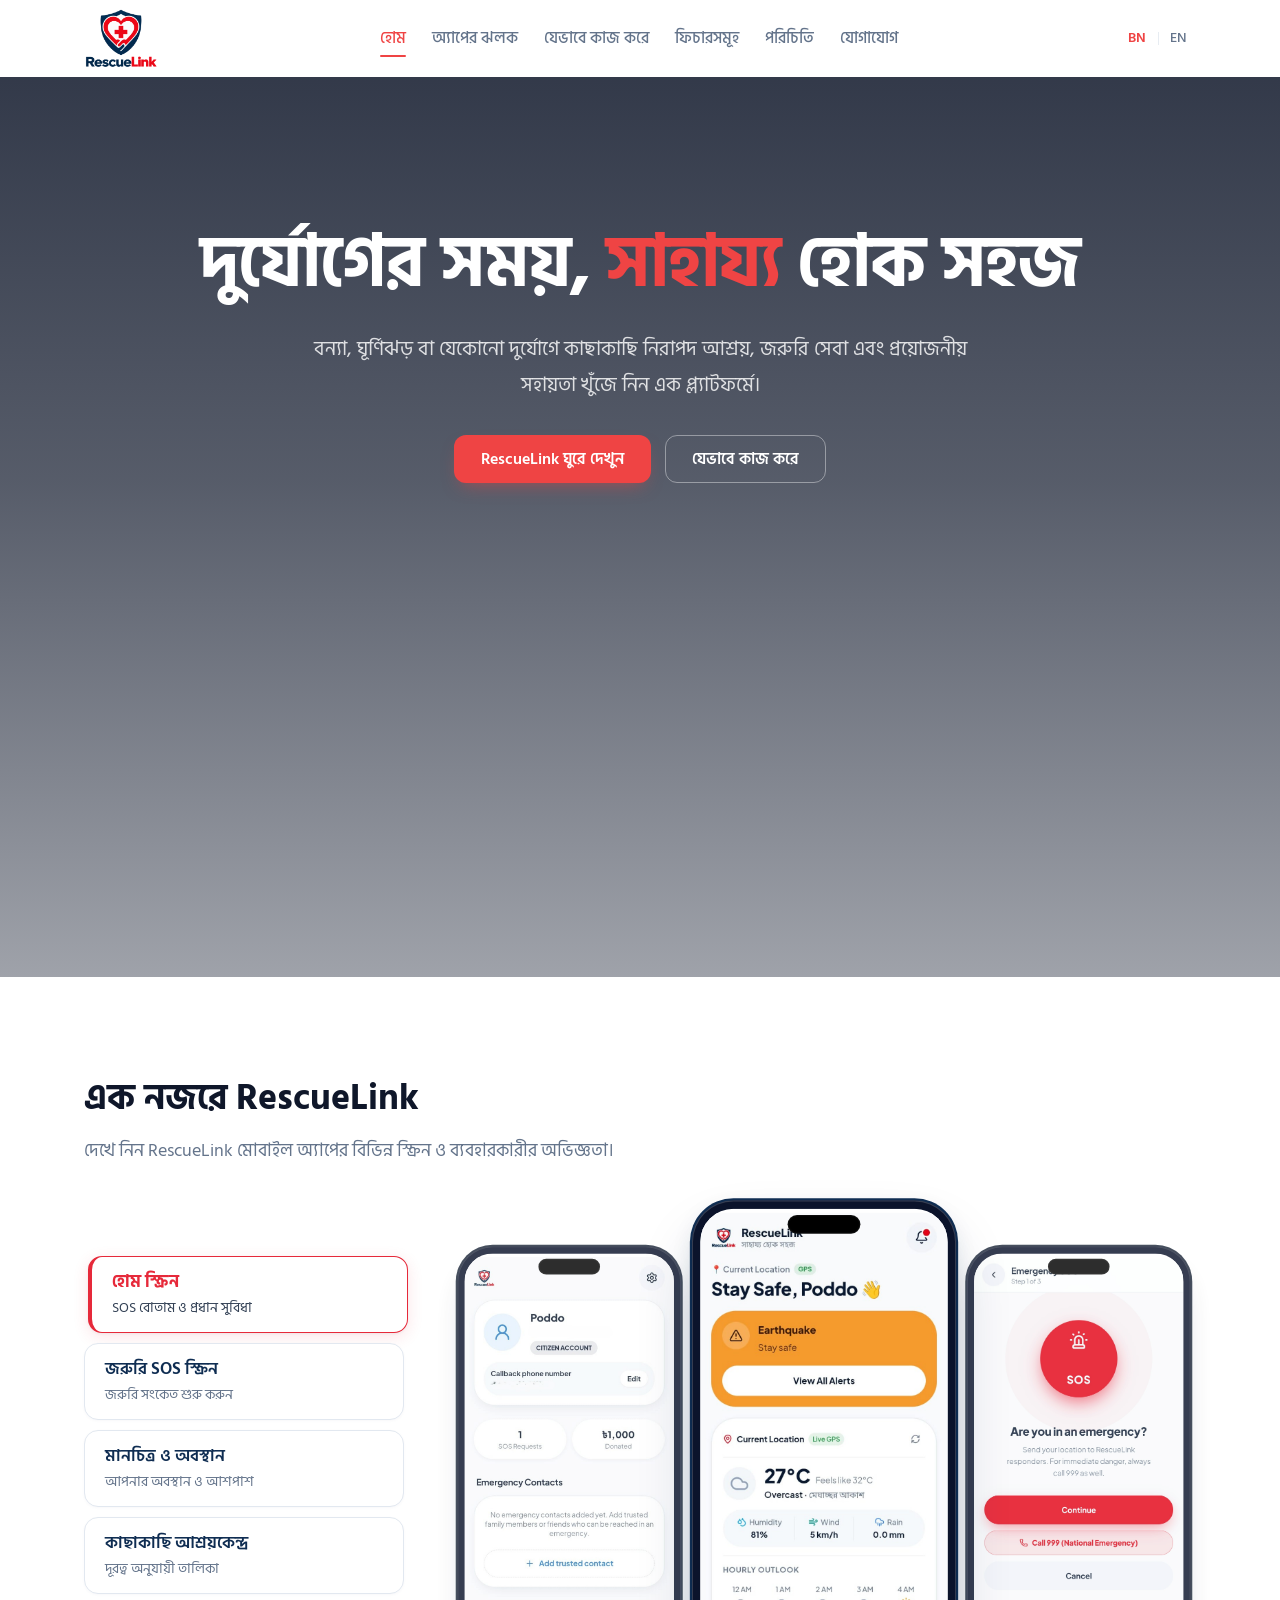
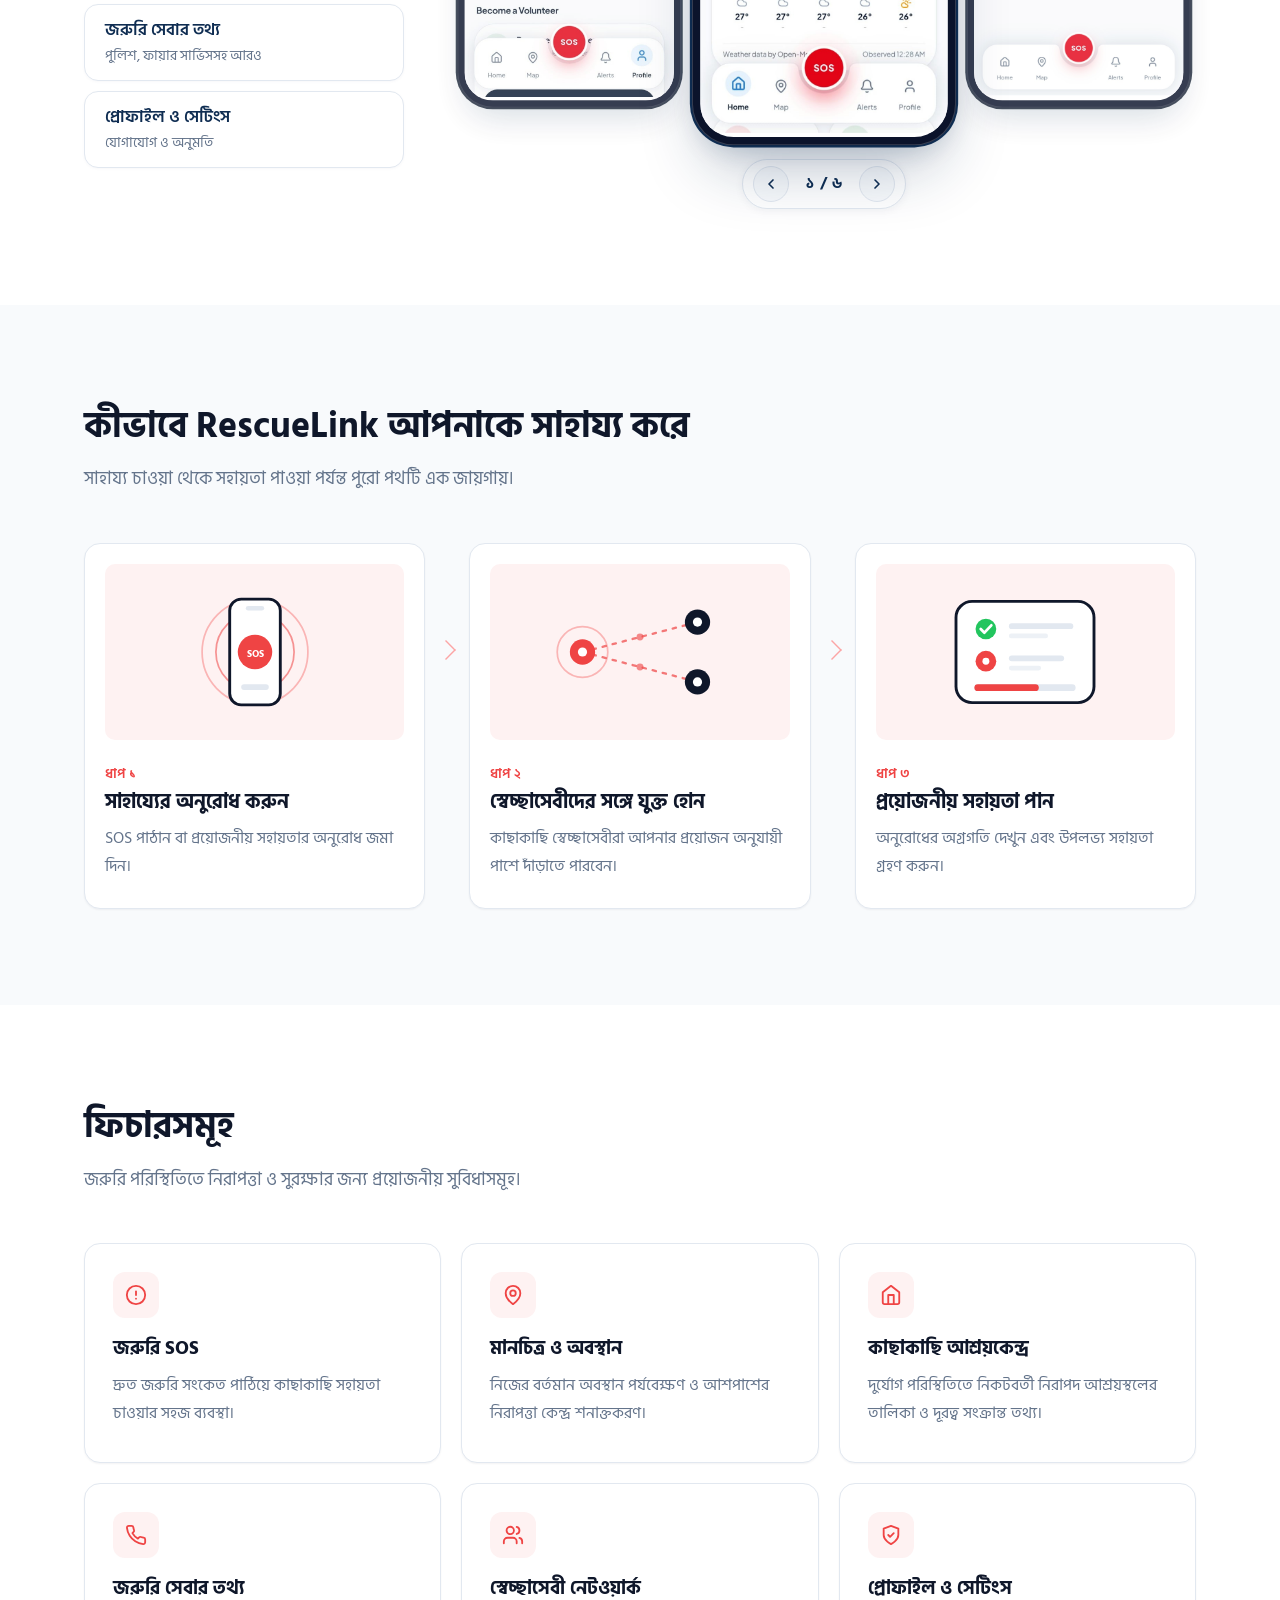
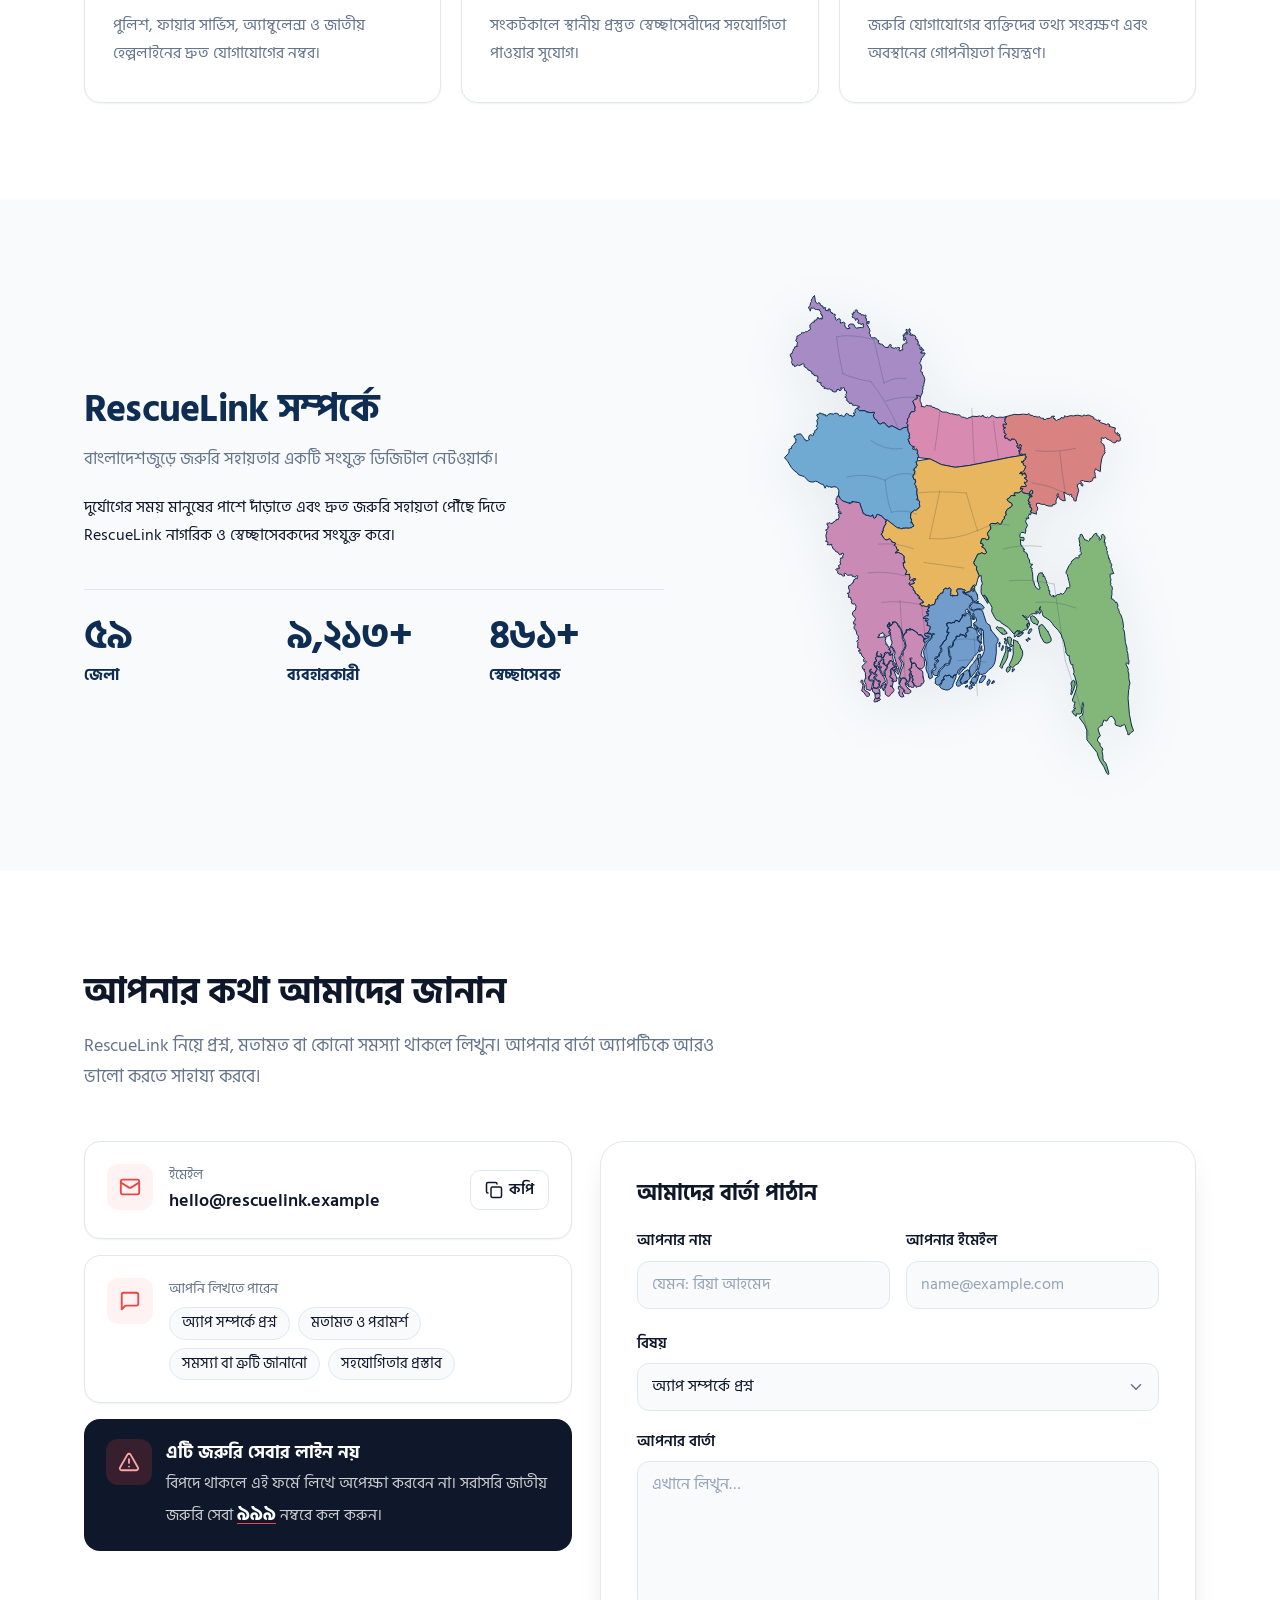
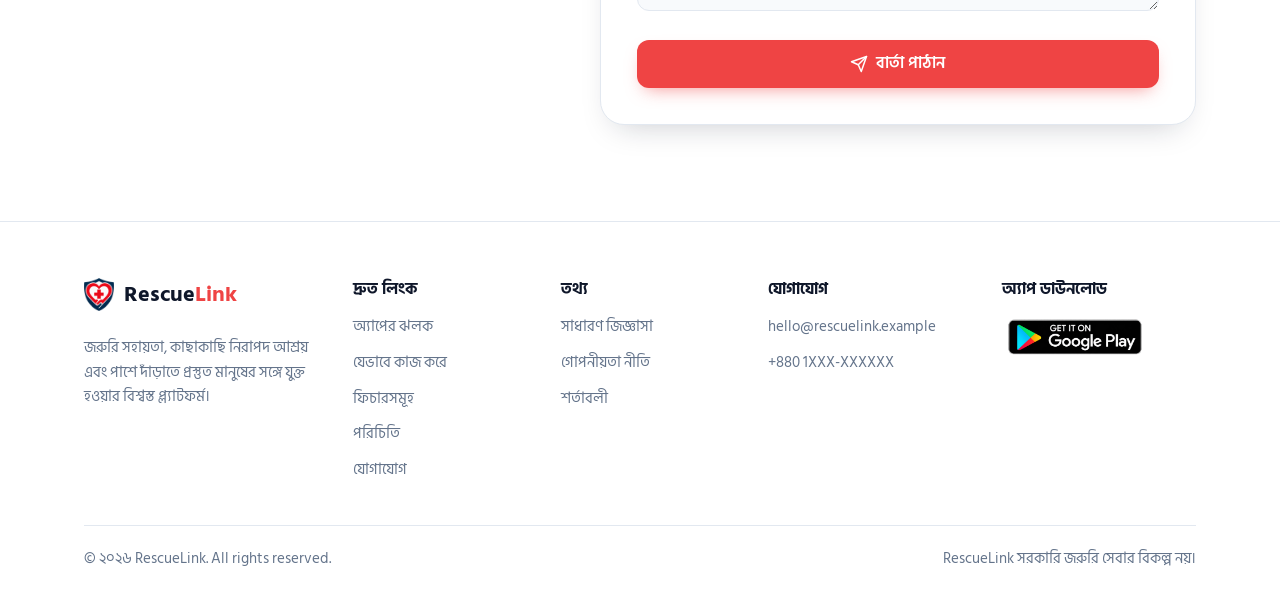
==== commit d4551d6a: "Update app preview gallery images to high-res JPEGs" ====
--- a/index.html
+++ b/index.html
@@ -82,30 +82,30 @@
 
         <div class="gallery reveal" id="gallery">
           <div class="gallery-tabs" role="tablist" aria-label="অ্যাপের স্ক্রিন" aria-orientation="vertical">
-            <button type="button" role="tab" class="gallery-tab" data-src="assets/images/app-home.png" data-alt="হোম স্ক্রিন: SOS বোতাম, কাছাকাছি আশ্রয় ও জরুরি সেবার শর্টকাট">
+            <button type="button" role="tab" class="gallery-tab" data-src="assets/images/app-home.jpeg" data-alt="হোম স্ক্রিন: SOS বোতাম, কাছাকাছি আশ্রয় ও জরুরি সেবার শর্টকাট">
               <b>হোম স্ক্রিন</b><span>SOS বোতাম ও প্রধান সুবিধা</span>
             </button>
-            <button type="button" role="tab" class="gallery-tab" data-src="assets/images/app-sos.png" data-alt="জরুরি SOS স্ক্রিন: সংকেত শুরু করতে চেপে ধরার বোতাম">
+            <button type="button" role="tab" class="gallery-tab" data-src="assets/images/app-sos.jpeg" data-alt="জরুরি SOS স্ক্রিন: সংকেত শুরু করতে চেপে ধরার বোতাম">
               <b>জরুরি SOS স্ক্রিন</b><span>জরুরি সংকেত শুরু করুন</span>
             </button>
-            <button type="button" role="tab" class="gallery-tab" data-src="assets/images/app-map.png" data-alt="মানচিত্র স্ক্রিন: নিজের অবস্থান ও আশপাশের আশ্রয়কেন্দ্র">
+            <button type="button" role="tab" class="gallery-tab" data-src="assets/images/app-map.jpeg" data-alt="মানচিত্র স্ক্রিন: নিজের অবস্থান ও আশপাশের আশ্রয়কেন্দ্র">
               <b>মানচিত্র ও অবস্থান</b><span>আপনার অবস্থান ও আশপাশ</span>
             </button>
-            <button type="button" role="tab" class="gallery-tab" data-src="assets/images/app-shelters.png" data-alt="কাছাকাছি আশ্রয়কেন্দ্রের তালিকা, দূরত্ব অনুযায়ী সাজানো">
+            <button type="button" role="tab" class="gallery-tab" data-src="assets/images/app-shelters.jpeg" data-alt="কাছাকাছি আশ্রয়কেন্দ্রের তালিকা, দূরত্ব অনুযায়ী সাজানো">
               <b>কাছাকাছি আশ্রয়কেন্দ্র</b><span>দূরত্ব অনুযায়ী তালিকা</span>
             </button>
-            <button type="button" role="tab" class="gallery-tab" data-src="assets/images/app-services.png" data-alt="জরুরি সেবার তথ্য: পুলিশ, ফায়ার সার্ভিস, অ্যাম্বুলেন্স ও জাতীয় হেল্পলাইন">
+            <button type="button" role="tab" class="gallery-tab" data-src="assets/images/app-services.jpeg" data-alt="জরুরি সেবার তথ্য: পুলিশ, ফায়ার সার্ভিস, অ্যাম্বুলেন্স ও জাতীয় হেল্পলাইন">
               <b>জরুরি সেবার তথ্য</b><span>পুলিশ, ফায়ার সার্ভিসসহ আরও</span>
             </button>
-            <button type="button" role="tab" class="gallery-tab" data-src="assets/images/app-profile.png" data-alt="প্রোফাইল ও সেটিংস: জরুরি যোগাযোগ ও অবস্থানের অনুমতি">
+            <button type="button" role="tab" class="gallery-tab" data-src="assets/images/app-profile.jpeg" data-alt="প্রোফাইল ও সেটিংস: জরুরি যোগাযোগ ও অবস্থানের অনুমতি">
               <b>প্রোফাইল ও সেটিংস</b><span>যোগাযোগ ও অনুমতি</span>
             </button>
           </div>
 
           <div class="gallery-stage">
-            <div class="phone phone-ghost" aria-label="আগের স্ক্রিন" title="আগের স্ক্রিন"><img id="gallery-prev" src="assets/images/app-profile.png" width="246" height="526" alt="" decoding="async"></div>
-            <div class="phone phone-current" role="tabpanel" aria-live="polite"><img id="gallery-current" src="assets/images/app-home.png" width="246" height="526" alt="হোম স্ক্রিন" decoding="async"></div>
-            <div class="phone phone-ghost" aria-label="পরের স্ক্রিন" title="পরের স্ক্রিন"><img id="gallery-next" src="assets/images/app-sos.png" width="246" height="526" alt="" decoding="async"></div>
+            <div class="phone phone-ghost" aria-label="আগের স্ক্রিন" title="আগের স্ক্রিন"><img id="gallery-prev" src="assets/images/app-profile.jpeg" width="246" height="526" alt="" decoding="async"></div>
+            <div class="phone phone-current" role="tabpanel" aria-live="polite"><img id="gallery-current" src="assets/images/app-home.jpeg" width="246" height="526" alt="হোম স্ক্রিন" decoding="async"></div>
+            <div class="phone phone-ghost" aria-label="পরের স্ক্রিন" title="পরের স্ক্রিন"><img id="gallery-next" src="assets/images/app-sos.jpeg" width="246" height="526" alt="" decoding="async"></div>
             <div class="gallery-controls">
               <button type="button" id="gallery-prev-btn" aria-label="আগের স্ক্রিন"><svg viewBox="0 0 24 24" aria-hidden="true"><path d="m15 18-6-6 6-6"/></svg></button>
               <span class="gallery-count" id="gallery-count" aria-live="polite">১ / ৬</span>
